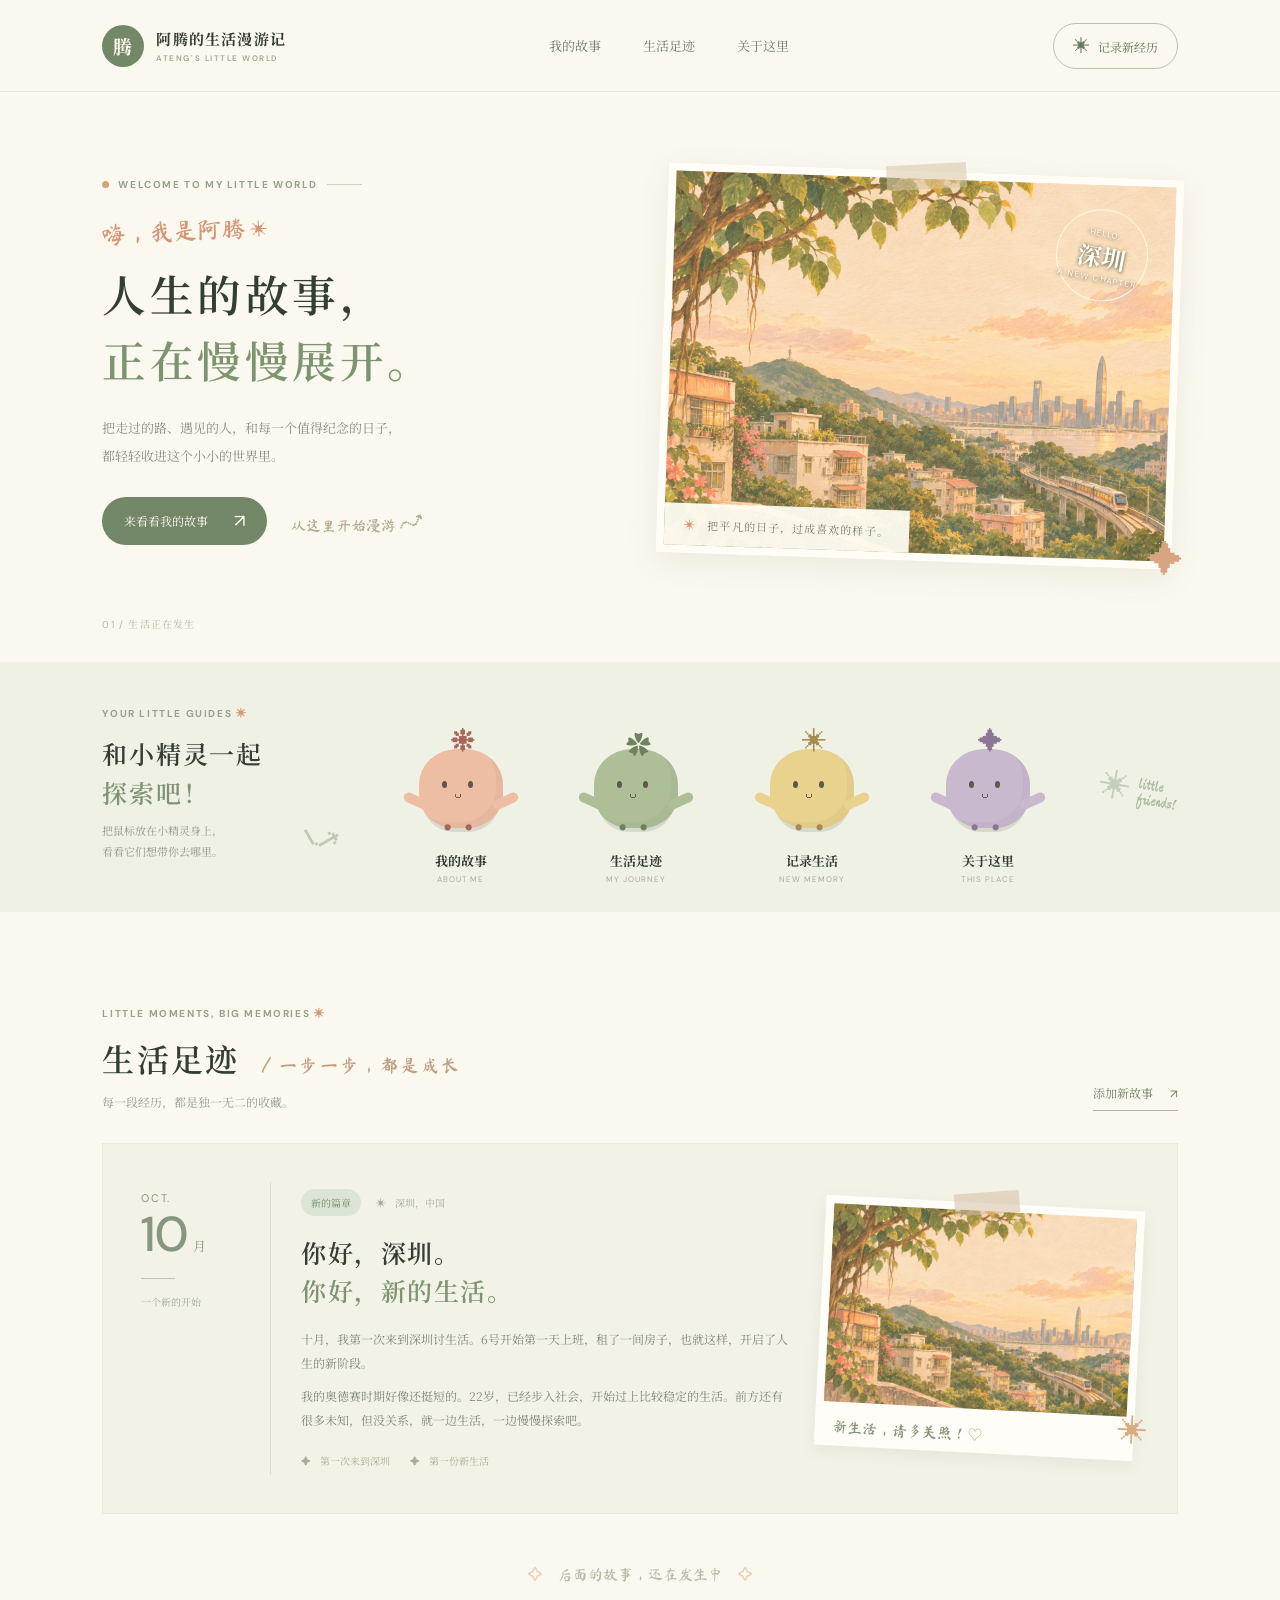
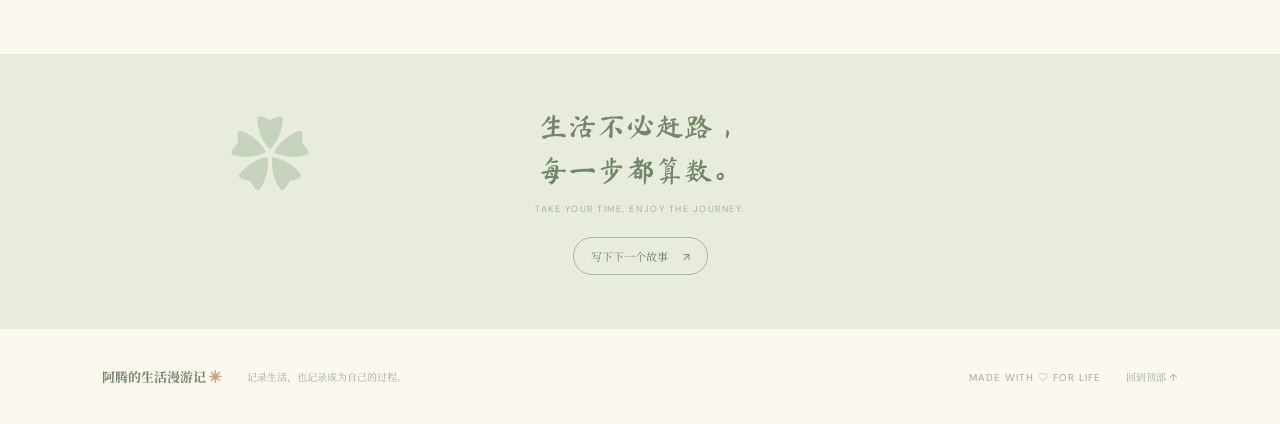
==== index.html @ 436ba79c "Create Ateng personal life website" ====
<!doctype html>
<html lang="zh-CN">
<head>
  <meta charset="UTF-8">
  <meta name="viewport" content="width=device-width, initial-scale=1.0">
  <meta name="theme-color" content="#f8f5e9">
  <title>阿腾的生活漫游记</title>
  <meta name="description" content="阿腾的人生经历，一点一点，慢慢记录。">
  <link rel="preconnect" href="https://fonts.googleapis.com">
  <link rel="preconnect" href="https://fonts.gstatic.com" crossorigin>
  <link href="https://fonts.googleapis.com/css2?family=DM+Sans:wght@400;500;600;700&family=Ma+Shan+Zheng&family=Noto+Serif+SC:wght@400;500;600;700&display=swap" rel="stylesheet">
  <link rel="stylesheet" href="style.css">
  <script src="app.js" defer></script>
</head>
<body>
  <svg class="svg-defs" aria-hidden="true"><symbol id="sparkle" viewBox="0 0 24 24"><path d="M12 1c.8 6.4 3.6 9.2 10 10-6.4.8-9.2 3.6-10 10C11.2 14.6 8.4 11.8 2 11 8.4 10.2 11.2 7.4 12 1Z"/></symbol></svg>
  <div class="page-shell">
    <header class="topbar">
      <a href="#top" class="brand" aria-label="阿腾的生活漫游记，回到首页"><span class="brand-mark">腾</span><span>阿腾的生活漫游记<small>ATENG'S LITTLE WORLD</small></span></a>
      <nav class="topnav" aria-label="主导航"><a href="#story">我的故事</a><a href="#journey">生活足迹</a><button type="button" data-action="about">关于这里</button></nav>
      <button class="header-button" data-action="add" type="button"><span>✳</span> 记录新经历</button>
    </header>

    <main id="top">
      <section class="hero" id="story">
        <div class="hero-copy">
          <div class="eyebrow"><span class="eyebrow-dot"></span> WELCOME TO MY LITTLE WORLD <span class="line"></span></div>
          <p class="handwritten hello">嗨，我是阿腾 <span>✳</span></p>
          <h1>人生的故事，<br><em>正在慢慢展开。</em></h1>
          <p class="hero-description">把走过的路、遇见的人，和每一个值得纪念的日子，<br class="desktop-only">都轻轻收进这个小小的世界里。</p>
          <div class="hero-actions"><a class="primary-button" href="#journey">来看看我的故事 <span>↗</span></a><span class="hero-note">从这里开始漫游 <span>↝</span></span></div>
        </div>
        <div class="hero-art" aria-label="深圳城市风景插画"><div class="art-image"></div><div class="sun"></div><div class="art-stamp"><span>HELLO,</span><strong>深圳</strong><small>A NEW CHAPTER</small></div><div class="art-caption"><span>✳</span> 把平凡的日子，过成喜欢的样子。</div><div class="photo-corner">✦</div></div>
        <div class="hero-number">01 / 生活正在发生</div>
      </section>

      <section class="friends-section" aria-labelledby="friends-title">
        <div class="friends-intro"><p class="mini-label">YOUR LITTLE GUIDES <span>✳</span></p><h2 id="friends-title">和小精灵一起<br><em>探索吧！</em></h2><p>把鼠标放在小精灵身上，<br>看看它们想带你去哪里。</p><span class="curved-arrow">⤷</span></div>
        <div class="friends" aria-label="小精灵导航">
          <button class="friend friend-peach" type="button" data-scroll="story" aria-label="小精灵：我的故事"><span class="sign">我的故事</span><span class="sprite"><span class="sprout">❋</span><span class="face"><i></i><i></i><b>ᴗ</b></span><span class="arm arm-l"></span><span class="arm arm-r"></span><span class="feet">••</span></span><span class="friend-label"><strong>我的故事</strong><small>ABOUT ME</small></span></button>
          <button class="friend friend-green" type="button" data-scroll="journey" aria-label="小精灵：生活足迹"><span class="sign">生活足迹</span><span class="sprite"><span class="sprout">✿</span><span class="face"><i></i><i></i><b>ᴗ</b></span><span class="arm arm-l"></span><span class="arm arm-r"></span><span class="feet">••</span></span><span class="friend-label"><strong>生活足迹</strong><small>MY JOURNEY</small></span></button>
          <button class="friend friend-yellow" type="button" data-action="add" aria-label="小精灵：记录生活"><span class="sign">记录生活</span><span class="sprite"><span class="sprout">✳</span><span class="face"><i></i><i></i><b>ᴗ</b></span><span class="arm arm-l"></span><span class="arm arm-r"></span><span class="feet">••</span></span><span class="friend-label"><strong>记录生活</strong><small>NEW MEMORY</small></span></button>
          <button class="friend friend-lilac" type="button" data-action="about" aria-label="小精灵：关于这里"><span class="sign">关于这里</span><span class="sprite"><span class="sprout">✦</span><span class="face"><i></i><i></i><b>ᴗ</b></span><span class="arm arm-l"></span><span class="arm arm-r"></span><span class="feet">••</span></span><span class="friend-label"><strong>关于这里</strong><small>THIS PLACE</small></span></button>
        </div>
        <div class="friends-doodle">✳ <span>little<br>friends!</span></div>
      </section>

      <section class="journey-section" id="journey">
        <div class="section-heading"><div><p class="mini-label">LITTLE MOMENTS, BIG MEMORIES <span>✳</span></p><h2>生活足迹 <span class="heading-scribble">/ 一步一步，都是成长</span></h2><p>每一段经历，都是独一无二的收藏。</p></div><button type="button" class="text-button" data-action="add">添加新故事 <span>↗</span></button></div>
        <div class="story-card">
          <div class="date-column"><span class="date-month">OCT.</span><strong>10<span>月</span></strong><span class="date-line"></span><small>一个新的开始</small></div>
          <div class="story-content"><div class="story-meta"><span class="tag">新的篇章</span><span>✳ &nbsp; 深圳，中国</span></div><h3>你好，深圳。<br><em>你好，新的生活。</em></h3><p>十月，我第一次来到深圳讨生活。6号开始第一天上班，租了一间房子，也就这样，开启了人生的新阶段。</p><p>我的奥德赛时期好像还挺短的。22岁，已经步入社会，开始过上比较稳定的生活。前方还有很多未知，但没关系，就一边生活，一边慢慢探索吧。</p><div class="story-footer"><span>✦ &nbsp; 第一次来到深圳</span><span>✦ &nbsp; 第一份新生活</span></div></div>
          <div class="story-visual"><div class="mini-photo"></div><div class="tape"></div><div class="visual-note handwritten">新生活，请多关照！<span>♡</span></div><span class="visual-star">✳</span></div>
        </div>
        <div id="entry-list" class="entry-list" aria-live="polite"></div>
        <div class="more-note" id="empty-note"><span>✧</span> 后面的故事，还在发生中 <span>✧</span></div>
      </section>
      <section class="closing"><span class="closing-flower">✿</span><p class="handwritten">生活不必赶路，<br>每一步都算数。</p><span class="closing-en">TAKE YOUR TIME, ENJOY THE JOURNEY.</span><button type="button" data-action="add">写下下一个故事 <span>↗</span></button></section>
    </main>
    <footer><a href="#top" class="footer-brand">阿腾的生活漫游记 <span>✳</span></a><p>记录生活，也记录成为自己的过程。</p><span>MADE WITH ♡ FOR LIFE</span><a href="#top">回到顶部 ↑</a></footer>
  </div>
  <dialog id="entry-dialog"><div class="dialog-inner"><button class="dialog-close" type="button" data-close-dialog aria-label="关闭">×</button><p class="mini-label">A NEW LITTLE MEMORY ✳</p><h2>写下新的故事</h2><p class="dialog-description">不管是大事还是小事，都值得被记住。</p><form id="entry-form"><label>故事标题<input name="title" required maxlength="80" placeholder="给这段经历起个名字"></label><div class="form-row"><label>日期<input type="date" name="date"></label><label>地点<input name="location" maxlength="60" placeholder="故事发生在哪里"></label></div><label>这段经历<textarea name="content" required maxlength="3000" rows="5" placeholder="写下想记录的事情和心情……"></textarea></label><p class="form-hint">故事会保存在当前浏览器中。</p><button class="primary-button submit-button" type="submit">收藏这段故事 <span>✳</span></button></form></div></dialog>
  <dialog id="about-dialog"><div class="dialog-inner"><button class="dialog-close" type="button" data-close-dialog aria-label="关闭">×</button><p class="mini-label">ABOUT THIS LITTLE WORLD ✳</p><h2>关于这个小世界</h2><p class="about-copy">这里是阿腾的生活漫游记。从来到深圳的那个十月开始，记录生活里的第一次、那些小小的感受，还有未来会遇见的一切。</p><p class="about-copy">故事不用一次写完，日子会慢慢给出答案。</p><button class="primary-button" type="button" data-close-dialog>继续漫游 <span>↗</span></button></div></dialog>
</body>
</html>
---- style.css ----
:root{--ink:#353e32;--green:#6e8060;--dark:#53694e;--paper:#faf8ef;--cream:#f2f0df;--muted:#8c9180;--orange:#d88f6d}*{box-sizing:border-box}html{scroll-behavior:smooth}body{margin:0;background:#ebece0;color:var(--ink);font-family:'DM Sans','Noto Serif SC',serif;font-size:14px}.svg-defs{position:absolute;width:0;height:0;overflow:hidden}button,a{font:inherit}button{cursor:pointer}a{color:inherit;text-decoration:none}.page-shell{max-width:1600px;margin:auto;background:var(--paper);overflow:hidden}.topbar{height:92px;padding:0 8%;display:flex;align-items:center;justify-content:space-between;border-bottom:1px solid #e6e8d9}.brand{display:flex;align-items:center;gap:12px;font-family:'Noto Serif SC',serif;font-weight:700;letter-spacing:.08em;font-size:15px}.brand-mark{display:grid;place-items:center;width:42px;height:42px;background:#728866;color:#fffdf1;border-radius:50%;font-size:19px}.brand small{display:block;font:600 8px 'DM Sans',sans-serif;letter-spacing:.19em;color:#a0a995;margin-top:4px}.topnav{display:flex;gap:42px;color:#727c6c;font-size:13px}.topnav a,.topnav button{transition:color .2s}.topnav a:hover,.topnav button:hover{color:#d38669}.topnav button{border:0;background:none;color:inherit;padding:0}.header-button{border:1px solid #b8c2ad;background:transparent;color:#63775e;border-radius:30px;padding:11px 19px;font-size:12px}.header-button span{font-size:17px;margin-right:5px}.hero{position:relative;display:grid;grid-template-columns:1fr 1.02fr;gap:5%;padding:72px 8% 95px;min-height:570px;align-items:center}.hero-copy{padding:0 0 8px}.eyebrow,.mini-label{font:700 10px 'DM Sans',sans-serif;letter-spacing:.16em;color:#98a18d}.eyebrow{display:flex;align-items:center;gap:9px}.eyebrow-dot{width:7px;height:7px;border-radius:50%;background:#d3a17e}.line{width:35px;height:1px;background:#cbd1bd}.handwritten{font-family:'Ma Shan Zheng','Noto Serif SC',serif;font-weight:400}.hello{font-size:24px;color:#d69676;margin:32px 0 12px;transform:rotate(-3deg);transform-origin:left}.hello span{font-family:sans-serif;font-size:17px}.hero h1{font-family:'Noto Serif SC',serif;font-size:clamp(34px,3.4vw,53px);line-height:1.5;letter-spacing:.08em;margin:0;font-weight:600}.hero h1 em,.journey-section h3 em{font-style:normal;color:#7c9470}.hero-description{font-family:'Noto Serif SC',serif;color:#8a9081;line-height:2.15;font-size:13px;margin:22px 0 27px}.hero-actions{display:flex;align-items:center;gap:24px}.primary-button{display:inline-flex;align-items:center;justify-content:space-between;gap:26px;border:0;border-radius:28px;background:#718767;color:#fffef5;padding:15px 22px;font-size:12px;transition:background .2s,transform .2s}.primary-button:hover{background:#586f50;transform:translateY(-2px)}.primary-button span{font-size:18px;line-height:1}.hero-note{font-family:'Ma Shan Zheng',serif;color:#b4ab91;font-size:15px}.hero-note span{font-size:27px;display:inline-block;transform:rotate(-20deg)}.hero-art{height:390px;position:relative;background:#eadbc2;border:8px solid #fffdf6;box-shadow:0 9px 30px #7e765b1a;transform:rotate(2deg)}.art-image,.mini-photo{position:absolute;inset:0;background:linear-gradient(90deg,#f6e6cc22,#fff3da08),url('assets/shenzhen.png') center/cover}.hero-art:before{content:'';position:absolute;width:80px;height:25px;background:#d9c6a78c;top:-15px;left:42%;transform:rotate(-5deg);z-index:2}.art-stamp{position:absolute;top:24px;right:26px;display:flex;flex-direction:column;text-align:center;border:1px solid #fef9e3;border-radius:50%;width:92px;height:92px;justify-content:center;color:#fffef5;transform:rotate(9deg);text-shadow:0 1px 4px #4d523f}.art-stamp span,.art-stamp small{font-size:8px;letter-spacing:.16em}.art-stamp strong{font-family:'Noto Serif SC';font-size:24px}.art-caption{position:absolute;bottom:0;left:0;background:#fffdf4ed;padding:13px 20px;font-family:'Noto Serif SC';font-size:11px;letter-spacing:.1em;color:#77836d}.art-caption span{color:#d79571;margin-right:7px}.photo-corner{position:absolute;right:-20px;bottom:-22px;color:#d7a681;font-size:36px}.hero-number{position:absolute;bottom:31px;left:8%;color:#b2b9a6;font-size:10px;letter-spacing:.12em}.friends-section{min-height:250px;background:#eff1e5;display:flex;align-items:center;gap:30px;padding:31px 8% 25px;position:relative}.friends-intro{width:23%;flex:none;position:relative}.mini-label{margin:0 0 14px}.mini-label span{color:#d29b77}.friends-intro h2,.section-heading h2{font-family:'Noto Serif SC',serif;font-size:25px;line-height:1.55;letter-spacing:.07em;margin:0;font-weight:600}.friends-intro h2 em{color:#809375;font-style:normal}.friends-intro p:not(.mini-label){color:#929b89;font-size:11px;line-height:1.9;margin:10px 0}.curved-arrow{position:absolute;right:0;bottom:0;font-size:44px;color:#bdc9b1;transform:rotate(-30deg)}.friends{display:grid;grid-template-columns:repeat(4,1fr);flex:1;align-items:end;gap:14px}.friend{border:0;background:transparent;position:relative;height:188px;display:flex;flex-direction:column;align-items:center;justify-content:end;color:var(--ink);padding:0}.sprite{position:relative;width:84px;height:79px;background:var(--sprite);border-radius:45% 45% 42% 42%;display:block;box-shadow:inset -7px -6px 0 #00000008,0 8px 0 -4px #5c68532b;transition:transform .25s;transform-origin:bottom}.friend-peach{--sprite:#edbda4;--deep:#a86758}.friend-green{--sprite:#aebf98;--deep:#6d825d}.friend-yellow{--sprite:#e9d28d;--deep:#a68b50}.friend-lilac{--sprite:#c8b9cf;--deep:#8c7695}.sprout{position:absolute;top:-24px;left:32px;font-size:25px;color:var(--deep)}.face{position:absolute;top:32px;left:23px;display:flex;gap:21px}.face i{width:5px;height:7px;border-radius:50%;background:#5f574c}.face b{position:absolute;top:3px;left:12px;font:16px sans-serif;color:#705d50}.arm{position:absolute;width:27px;height:10px;top:47px;background:var(--sprite);border-radius:20px;transition:transform .25s}.arm-l{left:-16px;transform:rotate(25deg)}.arm-r{right:-16px;transform:rotate(-25deg)}.feet{position:absolute;bottom:-12px;left:24px;color:var(--deep);font-size:26px;letter-spacing:12px;line-height:1}.friend-label{margin-top:23px;display:flex;flex-direction:column;gap:4px}.friend-label strong{font-family:'Noto Serif SC';font-size:13px}.friend-label small{font-size:8px;letter-spacing:.12em;color:#a5ae9b}.sign{position:absolute;z-index:2;top:0;background:#fffdf4;border:1px solid #b9aa8e;color:#6b795f;padding:7px 10px;white-space:nowrap;border-radius:5px;font-family:'Noto Serif SC';font-size:11px;opacity:0;transform:translateY(15px) rotate(-8deg);transition:opacity .2s,transform .25s;box-shadow:0 3px 0 #d5ccba}.sign:after{content:'';width:3px;height:28px;background:#b9aa8e;position:absolute;top:100%;left:50%}.friend:hover .sign,.friend:focus-visible .sign{opacity:1;transform:translateY(0) rotate(-8deg)}.friend:hover .sprite,.friend:focus-visible .sprite{animation:dance .45s ease-in-out infinite alternate}.friend:hover .arm,.friend:focus-visible .arm{transform:rotate(-60deg)}@keyframes dance{from{transform:rotate(-10deg) translateY(0)}to{transform:rotate(10deg) translateY(-7px)}}.friends-doodle{font-size:31px;color:#c5ceba;display:flex;gap:8px;align-items:center;transform:rotate(10deg)}.friends-doodle span{font:15px 'Ma Shan Zheng';line-height:1;color:#abbba0}.journey-section{padding:95px 8% 72px}.section-heading{display:flex;align-items:end;justify-content:space-between;margin-bottom:32px}.section-heading h2{font-size:32px}.heading-scribble{font:18px 'Ma Shan Zheng';color:#c39c7f;margin-left:12px}.section-heading>div>p:last-child{color:#999f91;font-size:12px;margin:9px 0 0}.text-button{border:0;border-bottom:1px solid #aebaa4;color:#6d8064;background:none;padding:8px 0;font-size:12px}.text-button span{margin-left:14px}.story-card{background:#f3f2e7;border:1px solid #e8eadc;display:grid;grid-template-columns:130px 1fr 32%;gap:30px;padding:38px;min-height:325px}.date-column{border-right:1px solid #dbdfcf;display:flex;flex-direction:column;align-items:flex-start;padding:9px 20px 0 0;color:#87967c}.date-month{font-size:11px;letter-spacing:.15em}.date-column strong{font:500 49px 'DM Sans';line-height:1.2}.date-column strong span{font:13px 'Noto Serif SC';margin-left:5px}.date-line{height:1px;width:34px;background:#b9c4b1;margin:15px 0}.date-column small{font-size:10px;color:#a0aa98;white-space:nowrap}.story-content{padding:7px 0}.story-meta{display:flex;align-items:center;gap:15px;color:#a4ab9a;font-size:10px}.tag{background:#dce5d5;color:#738a69;padding:6px 10px;border-radius:20px}.story-content h3{font:600 25px/1.55 'Noto Serif SC';letter-spacing:.06em;margin:17px 0}.story-content p{font-family:'Noto Serif SC';font-size:12px;color:#7f8979;line-height:2;margin:0 0 9px;max-width:520px}.story-footer{display:flex;gap:20px;color:#b1ab91;font-size:10px;margin-top:21px}.story-visual{position:relative;align-self:center;height:250px;background:#fffdf7;padding:8px;box-shadow:0 5px 15px #68735c18;transform:rotate(3deg)}.mini-photo{inset:8px 8px 44px;background-position:65% center}.tape{position:absolute;width:65px;height:22px;top:-11px;left:40%;background:#d7bea58a;transform:rotate(-7deg)}.visual-note{position:absolute;bottom:9px;left:18px;font-size:15px;color:#849278}.visual-note span{color:#d8a189}.visual-star{position:absolute;right:-14px;bottom:10px;font-size:30px;color:#d8ab83}.entry-list{display:grid;grid-template-columns:repeat(2,1fr);gap:18px;margin-top:18px}.entry-card{position:relative;padding:28px;background:#f3f2e7;border:1px solid #e8eadc}.entry-date,.entry-location{font-size:11px;color:#93a087;margin-right:15px}.entry-card h3{font:600 21px 'Noto Serif SC';margin:18px 0}.entry-content{font:13px/2 'Noto Serif SC';color:#7f8979;white-space:pre-wrap;overflow-wrap:anywhere}.entry-delete{border:0;background:transparent;color:#ac9c88;font-size:11px;padding:8px 0}.entry-delete:hover{color:#ae675c}.more-note{text-align:center;color:#b9bca9;font:15px 'Ma Shan Zheng';margin-top:35px}.more-note span{color:#d5b293;margin:0 12px}.closing{background:#e7ecdd;text-align:center;padding:50px 20px 54px;position:relative}.closing-flower{position:absolute;color:#c5d2bc;font-size:80px;left:18%;top:38px}.closing p{font-size:29px;line-height:1.5;color:#72866a;margin:0 0 12px}.closing-en{display:block;font-size:9px;letter-spacing:.17em;color:#a4b29b}.closing button{margin-top:22px;border:1px solid #a4b69d;border-radius:30px;background:transparent;color:#6f8266;padding:10px 17px;font-size:11px}.closing button span{margin-left:12px}footer{display:flex;align-items:center;gap:25px;padding:30px 8%;color:#a2aa99;font-size:10px}footer .footer-brand{font-family:'Noto Serif SC';font-weight:700;color:#73836b;font-size:13px}footer .footer-brand span{color:#d5a182}footer p{flex:1}footer>span{letter-spacing:.1em}dialog{border:0;padding:0;border-radius:16px;width:min(520px,calc(100% - 32px));color:var(--ink);background:#faf8ef;box-shadow:0 15px 80px #2e3d3150}dialog::backdrop{background:#33453388;backdrop-filter:blur(3px)}.dialog-inner{padding:36px;position:relative}.dialog-close{position:absolute;right:22px;top:15px;background:none;border:0;color:#8a9980;font-size:28px}.dialog-inner h2{font:600 27px 'Noto Serif SC';margin:0 0 9px}.dialog-description,.about-copy{color:#899382;line-height:2;font-family:'Noto Serif SC';font-size:12px}.dialog-description{margin-bottom:25px}form label{display:flex;flex-direction:column;gap:8px;color:#6c7c65;font-size:12px;margin-bottom:17px}input,textarea{width:100%;border:1px solid #dbe0d1;border-radius:7px;background:#fffef8;padding:12px;color:#364333;font:13px 'DM Sans','Noto Serif SC',serif}textarea{resize:vertical}input:focus,textarea:focus{outline:2px solid #adbea3;outline-offset:1px}.form-row{display:grid;grid-template-columns:1fr 1fr;gap:14px}.form-hint{font-size:11px;color:#a5ad9d}.submit-button{width:100%}.about-copy{font-size:14px;margin:22px 0}.about-copy+.primary-button{margin-top:10px}:focus-visible{outline:2px solid #bd8c70;outline-offset:4px}@media(max-width:900px){.topbar{padding:0 5%}.topnav{gap:18px}.hero{padding-left:5%;padding-right:5%;gap:4%}.hero-art{height:330px}.friends-section,.journey-section{padding-left:5%;padding-right:5%}.friends-intro{width:22%}.friends-doodle{display:none}.story-card{grid-template-columns:95px 1fr 30%;gap:20px;padding:25px}.story-visual{height:210px}footer{padding-left:5%;padding-right:5%}}@media(max-width:650px){.topbar{height:72px}.brand{font-size:13px}.brand-mark{width:36px;height:36px}.topnav{display:none}.header-button{font-size:11px;padding:9px 12px}.hero{grid-template-columns:1fr;padding:48px 6% 62px;gap:35px}.hero h1{font-size:35px}.hello{margin-top:24px}.hero-description{font-size:12px}.desktop-only{display:none}.hero-art{height:270px;margin:0 8px}.hero-number{bottom:20px}.friends-section{display:block;padding:38px 6%}.friends-intro{width:100%}.friends-intro h2 br{display:none}.friends-intro p:not(.mini-label) br{display:none}.curved-arrow{display:none}.friends{grid-template-columns:repeat(4,1fr);gap:0}.friend{height:150px}.sprite{transform:scale(.7);margin-bottom:-10px}.friend:hover .sprite,.friend:focus-visible .sprite{animation:dance-small .45s ease-in-out infinite alternate}.friend-label strong{font-size:11px}.friend-label small{font-size:7px}.sign{font-size:10px;padding:5px;top:0}.sprout{top:-24px}@keyframes dance-small{from{transform:scale(.7) rotate(-10deg)}to{transform:scale(.7) rotate(10deg) translateY(-7px)}}.journey-section{padding:65px 6%}.section-heading{align-items:start;gap:10px}.section-heading h2{font-size:27px}.heading-scribble{display:block;margin:4px 0;font-size:16px}.text-button{white-space:nowrap}.story-card{grid-template-columns:1fr;padding:24px;gap:15px}.date-column{border-right:0;border-bottom:1px solid #dbdfcf;flex-direction:row;align-items:baseline;gap:10px;padding:0 0 12px}.date-column strong{font-size:30px}.date-line{display:none}.story-content h3{font-size:23px}.story-visual{height:220px;margin:5px 12px 10px}.entry-list{grid-template-columns:1fr}.closing-flower{left:7%;font-size:50px}.closing p{font-size:25px}footer{flex-wrap:wrap;gap:10px 20px}footer p{flex-basis:100%;order:3;margin:0}footer>span{margin-left:auto}footer>a:last-child{display:none}.dialog-inner{padding:28px 24px}}@media(prefers-reduced-motion:reduce){html{scroll-behavior:auto}*,*:before,*:after{animation-duration:.01ms!important;animation-iteration-count:1!important;transition-duration:.01ms!important}}
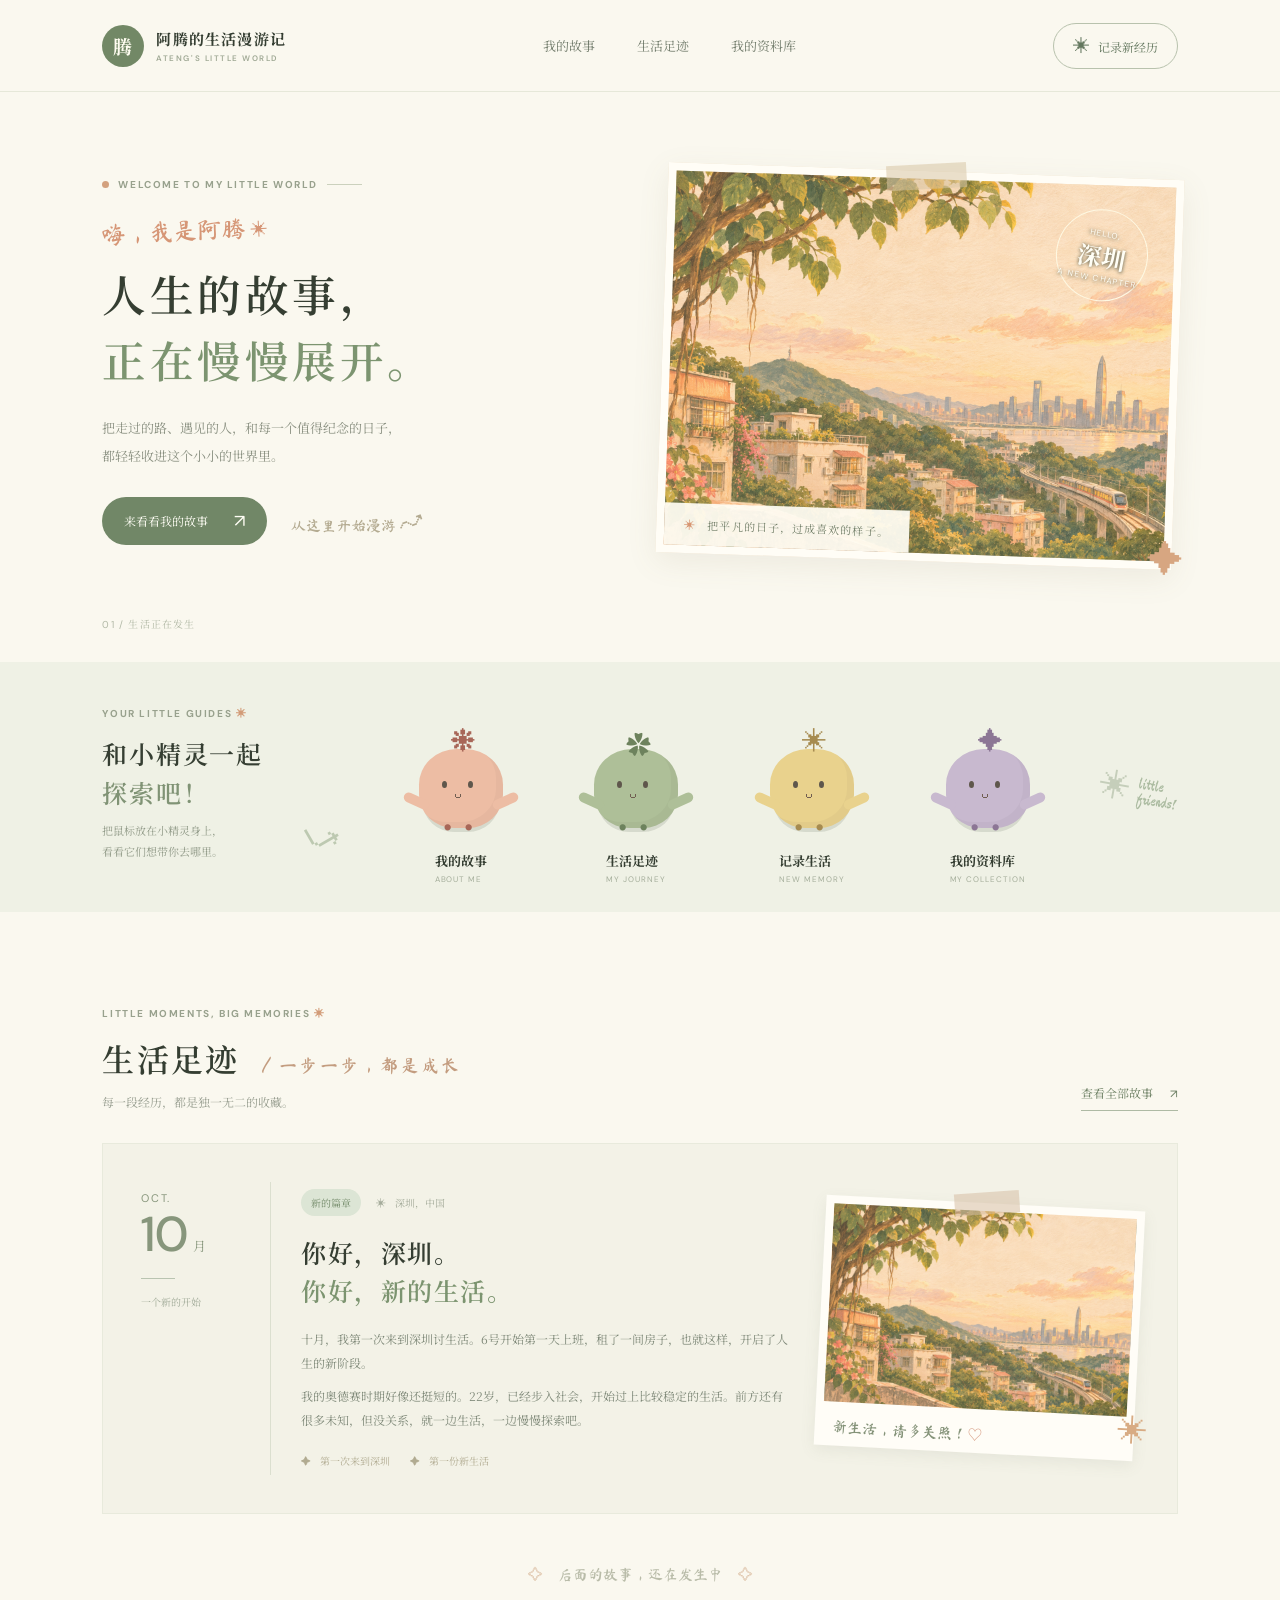
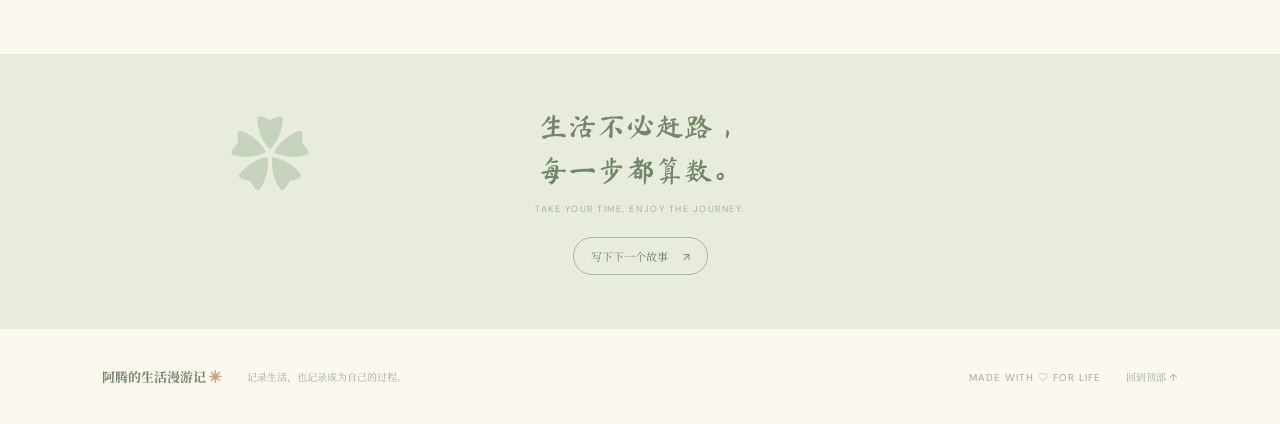
==== commit c67d039f: "Add story pages and personal media library" ====
--- a/index.html
+++ b/index.html
@@ -17,8 +17,8 @@
   <div class="page-shell">
     <header class="topbar">
       <a href="#top" class="brand" aria-label="阿腾的生活漫游记，回到首页"><span class="brand-mark">腾</span><span>阿腾的生活漫游记<small>ATENG'S LITTLE WORLD</small></span></a>
-      <nav class="topnav" aria-label="主导航"><a href="#story">我的故事</a><a href="#journey">生活足迹</a><button type="button" data-action="about">关于这里</button></nav>
-      <button class="header-button" data-action="add" type="button"><span>✳</span> 记录新经历</button>
+      <nav class="topnav" aria-label="主导航"><a href="about.html">我的故事</a><a href="journey.html">生活足迹</a><a href="library.html">我的资料库</a></nav>
+      <a class="header-button" href="add.html"><span>✳</span> 记录新经历</a>
     </header>
 
     <main id="top">
@@ -28,7 +28,7 @@
           <p class="handwritten hello">嗨，我是阿腾 <span>✳</span></p>
           <h1>人生的故事，<br><em>正在慢慢展开。</em></h1>
           <p class="hero-description">把走过的路、遇见的人，和每一个值得纪念的日子，<br class="desktop-only">都轻轻收进这个小小的世界里。</p>
-          <div class="hero-actions"><a class="primary-button" href="#journey">来看看我的故事 <span>↗</span></a><span class="hero-note">从这里开始漫游 <span>↝</span></span></div>
+          <div class="hero-actions"><a class="primary-button" href="about.html">来看看我的故事 <span>↗</span></a><span class="hero-note">从这里开始漫游 <span>↝</span></span></div>
         </div>
         <div class="hero-art" aria-label="深圳城市风景插画"><div class="art-image"></div><div class="sun"></div><div class="art-stamp"><span>HELLO,</span><strong>深圳</strong><small>A NEW CHAPTER</small></div><div class="art-caption"><span>✳</span> 把平凡的日子，过成喜欢的样子。</div><div class="photo-corner">✦</div></div>
         <div class="hero-number">01 / 生活正在发生</div>
@@ -37,16 +37,16 @@
       <section class="friends-section" aria-labelledby="friends-title">
         <div class="friends-intro"><p class="mini-label">YOUR LITTLE GUIDES <span>✳</span></p><h2 id="friends-title">和小精灵一起<br><em>探索吧！</em></h2><p>把鼠标放在小精灵身上，<br>看看它们想带你去哪里。</p><span class="curved-arrow">⤷</span></div>
         <div class="friends" aria-label="小精灵导航">
-          <button class="friend friend-peach" type="button" data-scroll="story" aria-label="小精灵：我的故事"><span class="sign">我的故事</span><span class="sprite"><span class="sprout">❋</span><span class="face"><i></i><i></i><b>ᴗ</b></span><span class="arm arm-l"></span><span class="arm arm-r"></span><span class="feet">••</span></span><span class="friend-label"><strong>我的故事</strong><small>ABOUT ME</small></span></button>
-          <button class="friend friend-green" type="button" data-scroll="journey" aria-label="小精灵：生活足迹"><span class="sign">生活足迹</span><span class="sprite"><span class="sprout">✿</span><span class="face"><i></i><i></i><b>ᴗ</b></span><span class="arm arm-l"></span><span class="arm arm-r"></span><span class="feet">••</span></span><span class="friend-label"><strong>生活足迹</strong><small>MY JOURNEY</small></span></button>
-          <button class="friend friend-yellow" type="button" data-action="add" aria-label="小精灵：记录生活"><span class="sign">记录生活</span><span class="sprite"><span class="sprout">✳</span><span class="face"><i></i><i></i><b>ᴗ</b></span><span class="arm arm-l"></span><span class="arm arm-r"></span><span class="feet">••</span></span><span class="friend-label"><strong>记录生活</strong><small>NEW MEMORY</small></span></button>
-          <button class="friend friend-lilac" type="button" data-action="about" aria-label="小精灵：关于这里"><span class="sign">关于这里</span><span class="sprite"><span class="sprout">✦</span><span class="face"><i></i><i></i><b>ᴗ</b></span><span class="arm arm-l"></span><span class="arm arm-r"></span><span class="feet">••</span></span><span class="friend-label"><strong>关于这里</strong><small>THIS PLACE</small></span></button>
+          <a class="friend friend-peach" href="about.html" aria-label="小精灵：我的故事"><span class="sign">我的故事</span><span class="sprite"><span class="sprout">❋</span><span class="face"><i></i><i></i><b>ᴗ</b></span><span class="arm arm-l"></span><span class="arm arm-r"></span><span class="feet">••</span></span><span class="friend-label"><strong>我的故事</strong><small>ABOUT ME</small></span></a>
+          <a class="friend friend-green" href="journey.html" aria-label="小精灵：生活足迹"><span class="sign">生活足迹</span><span class="sprite"><span class="sprout">✿</span><span class="face"><i></i><i></i><b>ᴗ</b></span><span class="arm arm-l"></span><span class="arm arm-r"></span><span class="feet">••</span></span><span class="friend-label"><strong>生活足迹</strong><small>MY JOURNEY</small></span></a>
+          <a class="friend friend-yellow" href="add.html" aria-label="小精灵：记录生活"><span class="sign">记录生活</span><span class="sprite"><span class="sprout">✳</span><span class="face"><i></i><i></i><b>ᴗ</b></span><span class="arm arm-l"></span><span class="arm arm-r"></span><span class="feet">••</span></span><span class="friend-label"><strong>记录生活</strong><small>NEW MEMORY</small></span></a>
+          <a class="friend friend-lilac" href="library.html" aria-label="小精灵：我的资料库"><span class="sign">我的资料库</span><span class="sprite"><span class="sprout">✦</span><span class="face"><i></i><i></i><b>ᴗ</b></span><span class="arm arm-l"></span><span class="arm arm-r"></span><span class="feet">••</span></span><span class="friend-label"><strong>我的资料库</strong><small>MY COLLECTION</small></span></a>
         </div>
         <div class="friends-doodle">✳ <span>little<br>friends!</span></div>
       </section>
 
       <section class="journey-section" id="journey">
-        <div class="section-heading"><div><p class="mini-label">LITTLE MOMENTS, BIG MEMORIES <span>✳</span></p><h2>生活足迹 <span class="heading-scribble">/ 一步一步，都是成长</span></h2><p>每一段经历，都是独一无二的收藏。</p></div><button type="button" class="text-button" data-action="add">添加新故事 <span>↗</span></button></div>
+        <div class="section-heading"><div><p class="mini-label">LITTLE MOMENTS, BIG MEMORIES <span>✳</span></p><h2>生活足迹 <span class="heading-scribble">/ 一步一步，都是成长</span></h2><p>每一段经历，都是独一无二的收藏。</p></div><a class="text-button" href="journey.html">查看全部故事 <span>↗</span></a></div>
         <div class="story-card">
           <div class="date-column"><span class="date-month">OCT.</span><strong>10<span>月</span></strong><span class="date-line"></span><small>一个新的开始</small></div>
           <div class="story-content"><div class="story-meta"><span class="tag">新的篇章</span><span>✳ &nbsp; 深圳，中国</span></div><h3>你好，深圳。<br><em>你好，新的生活。</em></h3><p>十月，我第一次来到深圳讨生活。6号开始第一天上班，租了一间房子，也就这样，开启了人生的新阶段。</p><p>我的奥德赛时期好像还挺短的。22岁，已经步入社会，开始过上比较稳定的生活。前方还有很多未知，但没关系，就一边生活，一边慢慢探索吧。</p><div class="story-footer"><span>✦ &nbsp; 第一次来到深圳</span><span>✦ &nbsp; 第一份新生活</span></div></div>
@@ -55,7 +55,7 @@
         <div id="entry-list" class="entry-list" aria-live="polite"></div>
         <div class="more-note" id="empty-note"><span>✧</span> 后面的故事，还在发生中 <span>✧</span></div>
       </section>
-      <section class="closing"><span class="closing-flower">✿</span><p class="handwritten">生活不必赶路，<br>每一步都算数。</p><span class="closing-en">TAKE YOUR TIME, ENJOY THE JOURNEY.</span><button type="button" data-action="add">写下下一个故事 <span>↗</span></button></section>
+      <section class="closing"><span class="closing-flower">✿</span><p class="handwritten">生活不必赶路，<br>每一步都算数。</p><span class="closing-en">TAKE YOUR TIME, ENJOY THE JOURNEY.</span><a class="closing-link" href="add.html">写下下一个故事 <span>↗</span></a></section>
     </main>
     <footer><a href="#top" class="footer-brand">阿腾的生活漫游记 <span>✳</span></a><p>记录生活，也记录成为自己的过程。</p><span>MADE WITH ♡ FOR LIFE</span><a href="#top">回到顶部 ↑</a></footer>
   </div>
--- a/style.css
+++ b/style.css
@@ -1 +1,2 @@
 :root{--ink:#353e32;--green:#6e8060;--dark:#53694e;--paper:#faf8ef;--cream:#f2f0df;--muted:#8c9180;--orange:#d88f6d}*{box-sizing:border-box}html{scroll-behavior:smooth}body{margin:0;background:#ebece0;color:var(--ink);font-family:'DM Sans','Noto Serif SC',serif;font-size:14px}.svg-defs{position:absolute;width:0;height:0;overflow:hidden}button,a{font:inherit}button{cursor:pointer}a{color:inherit;text-decoration:none}.page-shell{max-width:1600px;margin:auto;background:var(--paper);overflow:hidden}.topbar{height:92px;padding:0 8%;display:flex;align-items:center;justify-content:space-between;border-bottom:1px solid #e6e8d9}.brand{display:flex;align-items:center;gap:12px;font-family:'Noto Serif SC',serif;font-weight:700;letter-spacing:.08em;font-size:15px}.brand-mark{display:grid;place-items:center;width:42px;height:42px;background:#728866;color:#fffdf1;border-radius:50%;font-size:19px}.brand small{display:block;font:600 8px 'DM Sans',sans-serif;letter-spacing:.19em;color:#a0a995;margin-top:4px}.topnav{display:flex;gap:42px;color:#727c6c;font-size:13px}.topnav a,.topnav button{transition:color .2s}.topnav a:hover,.topnav button:hover{color:#d38669}.topnav button{border:0;background:none;color:inherit;padding:0}.header-button{border:1px solid #b8c2ad;background:transparent;color:#63775e;border-radius:30px;padding:11px 19px;font-size:12px}.header-button span{font-size:17px;margin-right:5px}.hero{position:relative;display:grid;grid-template-columns:1fr 1.02fr;gap:5%;padding:72px 8% 95px;min-height:570px;align-items:center}.hero-copy{padding:0 0 8px}.eyebrow,.mini-label{font:700 10px 'DM Sans',sans-serif;letter-spacing:.16em;color:#98a18d}.eyebrow{display:flex;align-items:center;gap:9px}.eyebrow-dot{width:7px;height:7px;border-radius:50%;background:#d3a17e}.line{width:35px;height:1px;background:#cbd1bd}.handwritten{font-family:'Ma Shan Zheng','Noto Serif SC',serif;font-weight:400}.hello{font-size:24px;color:#d69676;margin:32px 0 12px;transform:rotate(-3deg);transform-origin:left}.hello span{font-family:sans-serif;font-size:17px}.hero h1{font-family:'Noto Serif SC',serif;font-size:clamp(34px,3.4vw,53px);line-height:1.5;letter-spacing:.08em;margin:0;font-weight:600}.hero h1 em,.journey-section h3 em{font-style:normal;color:#7c9470}.hero-description{font-family:'Noto Serif SC',serif;color:#8a9081;line-height:2.15;font-size:13px;margin:22px 0 27px}.hero-actions{display:flex;align-items:center;gap:24px}.primary-button{display:inline-flex;align-items:center;justify-content:space-between;gap:26px;border:0;border-radius:28px;background:#718767;color:#fffef5;padding:15px 22px;font-size:12px;transition:background .2s,transform .2s}.primary-button:hover{background:#586f50;transform:translateY(-2px)}.primary-button span{font-size:18px;line-height:1}.hero-note{font-family:'Ma Shan Zheng',serif;color:#b4ab91;font-size:15px}.hero-note span{font-size:27px;display:inline-block;transform:rotate(-20deg)}.hero-art{height:390px;position:relative;background:#eadbc2;border:8px solid #fffdf6;box-shadow:0 9px 30px #7e765b1a;transform:rotate(2deg)}.art-image,.mini-photo{position:absolute;inset:0;background:linear-gradient(90deg,#f6e6cc22,#fff3da08),url('assets/shenzhen.png') center/cover}.hero-art:before{content:'';position:absolute;width:80px;height:25px;background:#d9c6a78c;top:-15px;left:42%;transform:rotate(-5deg);z-index:2}.art-stamp{position:absolute;top:24px;right:26px;display:flex;flex-direction:column;text-align:center;border:1px solid #fef9e3;border-radius:50%;width:92px;height:92px;justify-content:center;color:#fffef5;transform:rotate(9deg);text-shadow:0 1px 4px #4d523f}.art-stamp span,.art-stamp small{font-size:8px;letter-spacing:.16em}.art-stamp strong{font-family:'Noto Serif SC';font-size:24px}.art-caption{position:absolute;bottom:0;left:0;background:#fffdf4ed;padding:13px 20px;font-family:'Noto Serif SC';font-size:11px;letter-spacing:.1em;color:#77836d}.art-caption span{color:#d79571;margin-right:7px}.photo-corner{position:absolute;right:-20px;bottom:-22px;color:#d7a681;font-size:36px}.hero-number{position:absolute;bottom:31px;left:8%;color:#b2b9a6;font-size:10px;letter-spacing:.12em}.friends-section{min-height:250px;background:#eff1e5;display:flex;align-items:center;gap:30px;padding:31px 8% 25px;position:relative}.friends-intro{width:23%;flex:none;position:relative}.mini-label{margin:0 0 14px}.mini-label span{color:#d29b77}.friends-intro h2,.section-heading h2{font-family:'Noto Serif SC',serif;font-size:25px;line-height:1.55;letter-spacing:.07em;margin:0;font-weight:600}.friends-intro h2 em{color:#809375;font-style:normal}.friends-intro p:not(.mini-label){color:#929b89;font-size:11px;line-height:1.9;margin:10px 0}.curved-arrow{position:absolute;right:0;bottom:0;font-size:44px;color:#bdc9b1;transform:rotate(-30deg)}.friends{display:grid;grid-template-columns:repeat(4,1fr);flex:1;align-items:end;gap:14px}.friend{border:0;background:transparent;position:relative;height:188px;display:flex;flex-direction:column;align-items:center;justify-content:end;color:var(--ink);padding:0}.sprite{position:relative;width:84px;height:79px;background:var(--sprite);border-radius:45% 45% 42% 42%;display:block;box-shadow:inset -7px -6px 0 #00000008,0 8px 0 -4px #5c68532b;transition:transform .25s;transform-origin:bottom}.friend-peach{--sprite:#edbda4;--deep:#a86758}.friend-green{--sprite:#aebf98;--deep:#6d825d}.friend-yellow{--sprite:#e9d28d;--deep:#a68b50}.friend-lilac{--sprite:#c8b9cf;--deep:#8c7695}.sprout{position:absolute;top:-24px;left:32px;font-size:25px;color:var(--deep)}.face{position:absolute;top:32px;left:23px;display:flex;gap:21px}.face i{width:5px;height:7px;border-radius:50%;background:#5f574c}.face b{position:absolute;top:3px;left:12px;font:16px sans-serif;color:#705d50}.arm{position:absolute;width:27px;height:10px;top:47px;background:var(--sprite);border-radius:20px;transition:transform .25s}.arm-l{left:-16px;transform:rotate(25deg)}.arm-r{right:-16px;transform:rotate(-25deg)}.feet{position:absolute;bottom:-12px;left:24px;color:var(--deep);font-size:26px;letter-spacing:12px;line-height:1}.friend-label{margin-top:23px;display:flex;flex-direction:column;gap:4px}.friend-label strong{font-family:'Noto Serif SC';font-size:13px}.friend-label small{font-size:8px;letter-spacing:.12em;color:#a5ae9b}.sign{position:absolute;z-index:2;top:0;background:#fffdf4;border:1px solid #b9aa8e;color:#6b795f;padding:7px 10px;white-space:nowrap;border-radius:5px;font-family:'Noto Serif SC';font-size:11px;opacity:0;transform:translateY(15px) rotate(-8deg);transition:opacity .2s,transform .25s;box-shadow:0 3px 0 #d5ccba}.sign:after{content:'';width:3px;height:28px;background:#b9aa8e;position:absolute;top:100%;left:50%}.friend:hover .sign,.friend:focus-visible .sign{opacity:1;transform:translateY(0) rotate(-8deg)}.friend:hover .sprite,.friend:focus-visible .sprite{animation:dance .45s ease-in-out infinite alternate}.friend:hover .arm,.friend:focus-visible .arm{transform:rotate(-60deg)}@keyframes dance{from{transform:rotate(-10deg) translateY(0)}to{transform:rotate(10deg) translateY(-7px)}}.friends-doodle{font-size:31px;color:#c5ceba;display:flex;gap:8px;align-items:center;transform:rotate(10deg)}.friends-doodle span{font:15px 'Ma Shan Zheng';line-height:1;color:#abbba0}.journey-section{padding:95px 8% 72px}.section-heading{display:flex;align-items:end;justify-content:space-between;margin-bottom:32px}.section-heading h2{font-size:32px}.heading-scribble{font:18px 'Ma Shan Zheng';color:#c39c7f;margin-left:12px}.section-heading>div>p:last-child{color:#999f91;font-size:12px;margin:9px 0 0}.text-button{border:0;border-bottom:1px solid #aebaa4;color:#6d8064;background:none;padding:8px 0;font-size:12px}.text-button span{margin-left:14px}.story-card{background:#f3f2e7;border:1px solid #e8eadc;display:grid;grid-template-columns:130px 1fr 32%;gap:30px;padding:38px;min-height:325px}.date-column{border-right:1px solid #dbdfcf;display:flex;flex-direction:column;align-items:flex-start;padding:9px 20px 0 0;color:#87967c}.date-month{font-size:11px;letter-spacing:.15em}.date-column strong{font:500 49px 'DM Sans';line-height:1.2}.date-column strong span{font:13px 'Noto Serif SC';margin-left:5px}.date-line{height:1px;width:34px;background:#b9c4b1;margin:15px 0}.date-column small{font-size:10px;color:#a0aa98;white-space:nowrap}.story-content{padding:7px 0}.story-meta{display:flex;align-items:center;gap:15px;color:#a4ab9a;font-size:10px}.tag{background:#dce5d5;color:#738a69;padding:6px 10px;border-radius:20px}.story-content h3{font:600 25px/1.55 'Noto Serif SC';letter-spacing:.06em;margin:17px 0}.story-content p{font-family:'Noto Serif SC';font-size:12px;color:#7f8979;line-height:2;margin:0 0 9px;max-width:520px}.story-footer{display:flex;gap:20px;color:#b1ab91;font-size:10px;margin-top:21px}.story-visual{position:relative;align-self:center;height:250px;background:#fffdf7;padding:8px;box-shadow:0 5px 15px #68735c18;transform:rotate(3deg)}.mini-photo{inset:8px 8px 44px;background-position:65% center}.tape{position:absolute;width:65px;height:22px;top:-11px;left:40%;background:#d7bea58a;transform:rotate(-7deg)}.visual-note{position:absolute;bottom:9px;left:18px;font-size:15px;color:#849278}.visual-note span{color:#d8a189}.visual-star{position:absolute;right:-14px;bottom:10px;font-size:30px;color:#d8ab83}.entry-list{display:grid;grid-template-columns:repeat(2,1fr);gap:18px;margin-top:18px}.entry-card{position:relative;padding:28px;background:#f3f2e7;border:1px solid #e8eadc}.entry-date,.entry-location{font-size:11px;color:#93a087;margin-right:15px}.entry-card h3{font:600 21px 'Noto Serif SC';margin:18px 0}.entry-content{font:13px/2 'Noto Serif SC';color:#7f8979;white-space:pre-wrap;overflow-wrap:anywhere}.entry-delete{border:0;background:transparent;color:#ac9c88;font-size:11px;padding:8px 0}.entry-delete:hover{color:#ae675c}.more-note{text-align:center;color:#b9bca9;font:15px 'Ma Shan Zheng';margin-top:35px}.more-note span{color:#d5b293;margin:0 12px}.closing{background:#e7ecdd;text-align:center;padding:50px 20px 54px;position:relative}.closing-flower{position:absolute;color:#c5d2bc;font-size:80px;left:18%;top:38px}.closing p{font-size:29px;line-height:1.5;color:#72866a;margin:0 0 12px}.closing-en{display:block;font-size:9px;letter-spacing:.17em;color:#a4b29b}.closing button{margin-top:22px;border:1px solid #a4b69d;border-radius:30px;background:transparent;color:#6f8266;padding:10px 17px;font-size:11px}.closing button span{margin-left:12px}footer{display:flex;align-items:center;gap:25px;padding:30px 8%;color:#a2aa99;font-size:10px}footer .footer-brand{font-family:'Noto Serif SC';font-weight:700;color:#73836b;font-size:13px}footer .footer-brand span{color:#d5a182}footer p{flex:1}footer>span{letter-spacing:.1em}dialog{border:0;padding:0;border-radius:16px;width:min(520px,calc(100% - 32px));color:var(--ink);background:#faf8ef;box-shadow:0 15px 80px #2e3d3150}dialog::backdrop{background:#33453388;backdrop-filter:blur(3px)}.dialog-inner{padding:36px;position:relative}.dialog-close{position:absolute;right:22px;top:15px;background:none;border:0;color:#8a9980;font-size:28px}.dialog-inner h2{font:600 27px 'Noto Serif SC';margin:0 0 9px}.dialog-description,.about-copy{color:#899382;line-height:2;font-family:'Noto Serif SC';font-size:12px}.dialog-description{margin-bottom:25px}form label{display:flex;flex-direction:column;gap:8px;color:#6c7c65;font-size:12px;margin-bottom:17px}input,textarea{width:100%;border:1px solid #dbe0d1;border-radius:7px;background:#fffef8;padding:12px;color:#364333;font:13px 'DM Sans','Noto Serif SC',serif}textarea{resize:vertical}input:focus,textarea:focus{outline:2px solid #adbea3;outline-offset:1px}.form-row{display:grid;grid-template-columns:1fr 1fr;gap:14px}.form-hint{font-size:11px;color:#a5ad9d}.submit-button{width:100%}.about-copy{font-size:14px;margin:22px 0}.about-copy+.primary-button{margin-top:10px}:focus-visible{outline:2px solid #bd8c70;outline-offset:4px}@media(max-width:900px){.topbar{padding:0 5%}.topnav{gap:18px}.hero{padding-left:5%;padding-right:5%;gap:4%}.hero-art{height:330px}.friends-section,.journey-section{padding-left:5%;padding-right:5%}.friends-intro{width:22%}.friends-doodle{display:none}.story-card{grid-template-columns:95px 1fr 30%;gap:20px;padding:25px}.story-visual{height:210px}footer{padding-left:5%;padding-right:5%}}@media(max-width:650px){.topbar{height:72px}.brand{font-size:13px}.brand-mark{width:36px;height:36px}.topnav{display:none}.header-button{font-size:11px;padding:9px 12px}.hero{grid-template-columns:1fr;padding:48px 6% 62px;gap:35px}.hero h1{font-size:35px}.hello{margin-top:24px}.hero-description{font-size:12px}.desktop-only{display:none}.hero-art{height:270px;margin:0 8px}.hero-number{bottom:20px}.friends-section{display:block;padding:38px 6%}.friends-intro{width:100%}.friends-intro h2 br{display:none}.friends-intro p:not(.mini-label) br{display:none}.curved-arrow{display:none}.friends{grid-template-columns:repeat(4,1fr);gap:0}.friend{height:150px}.sprite{transform:scale(.7);margin-bottom:-10px}.friend:hover .sprite,.friend:focus-visible .sprite{animation:dance-small .45s ease-in-out infinite alternate}.friend-label strong{font-size:11px}.friend-label small{font-size:7px}.sign{font-size:10px;padding:5px;top:0}.sprout{top:-24px}@keyframes dance-small{from{transform:scale(.7) rotate(-10deg)}to{transform:scale(.7) rotate(10deg) translateY(-7px)}}.journey-section{padding:65px 6%}.section-heading{align-items:start;gap:10px}.section-heading h2{font-size:27px}.heading-scribble{display:block;margin:4px 0;font-size:16px}.text-button{white-space:nowrap}.story-card{grid-template-columns:1fr;padding:24px;gap:15px}.date-column{border-right:0;border-bottom:1px solid #dbdfcf;flex-direction:row;align-items:baseline;gap:10px;padding:0 0 12px}.date-column strong{font-size:30px}.date-line{display:none}.story-content h3{font-size:23px}.story-visual{height:220px;margin:5px 12px 10px}.entry-list{grid-template-columns:1fr}.closing-flower{left:7%;font-size:50px}.closing p{font-size:25px}footer{flex-wrap:wrap;gap:10px 20px}footer p{flex-basis:100%;order:3;margin:0}footer>span{margin-left:auto}footer>a:last-child{display:none}.dialog-inner{padding:28px 24px}}@media(prefers-reduced-motion:reduce){html{scroll-behavior:auto}*,*:before,*:after{animation-duration:.01ms!important;animation-iteration-count:1!important;transition-duration:.01ms!important}}
+.closing-link{display:inline-block;margin-top:22px;border:1px solid #a4b69d;border-radius:30px;background:transparent;color:#6f8266;padding:10px 17px;font-size:11px}.closing-link span{margin-left:12px}.friend{text-decoration:none}.friend:active .sprite{transform:scale(.94)}
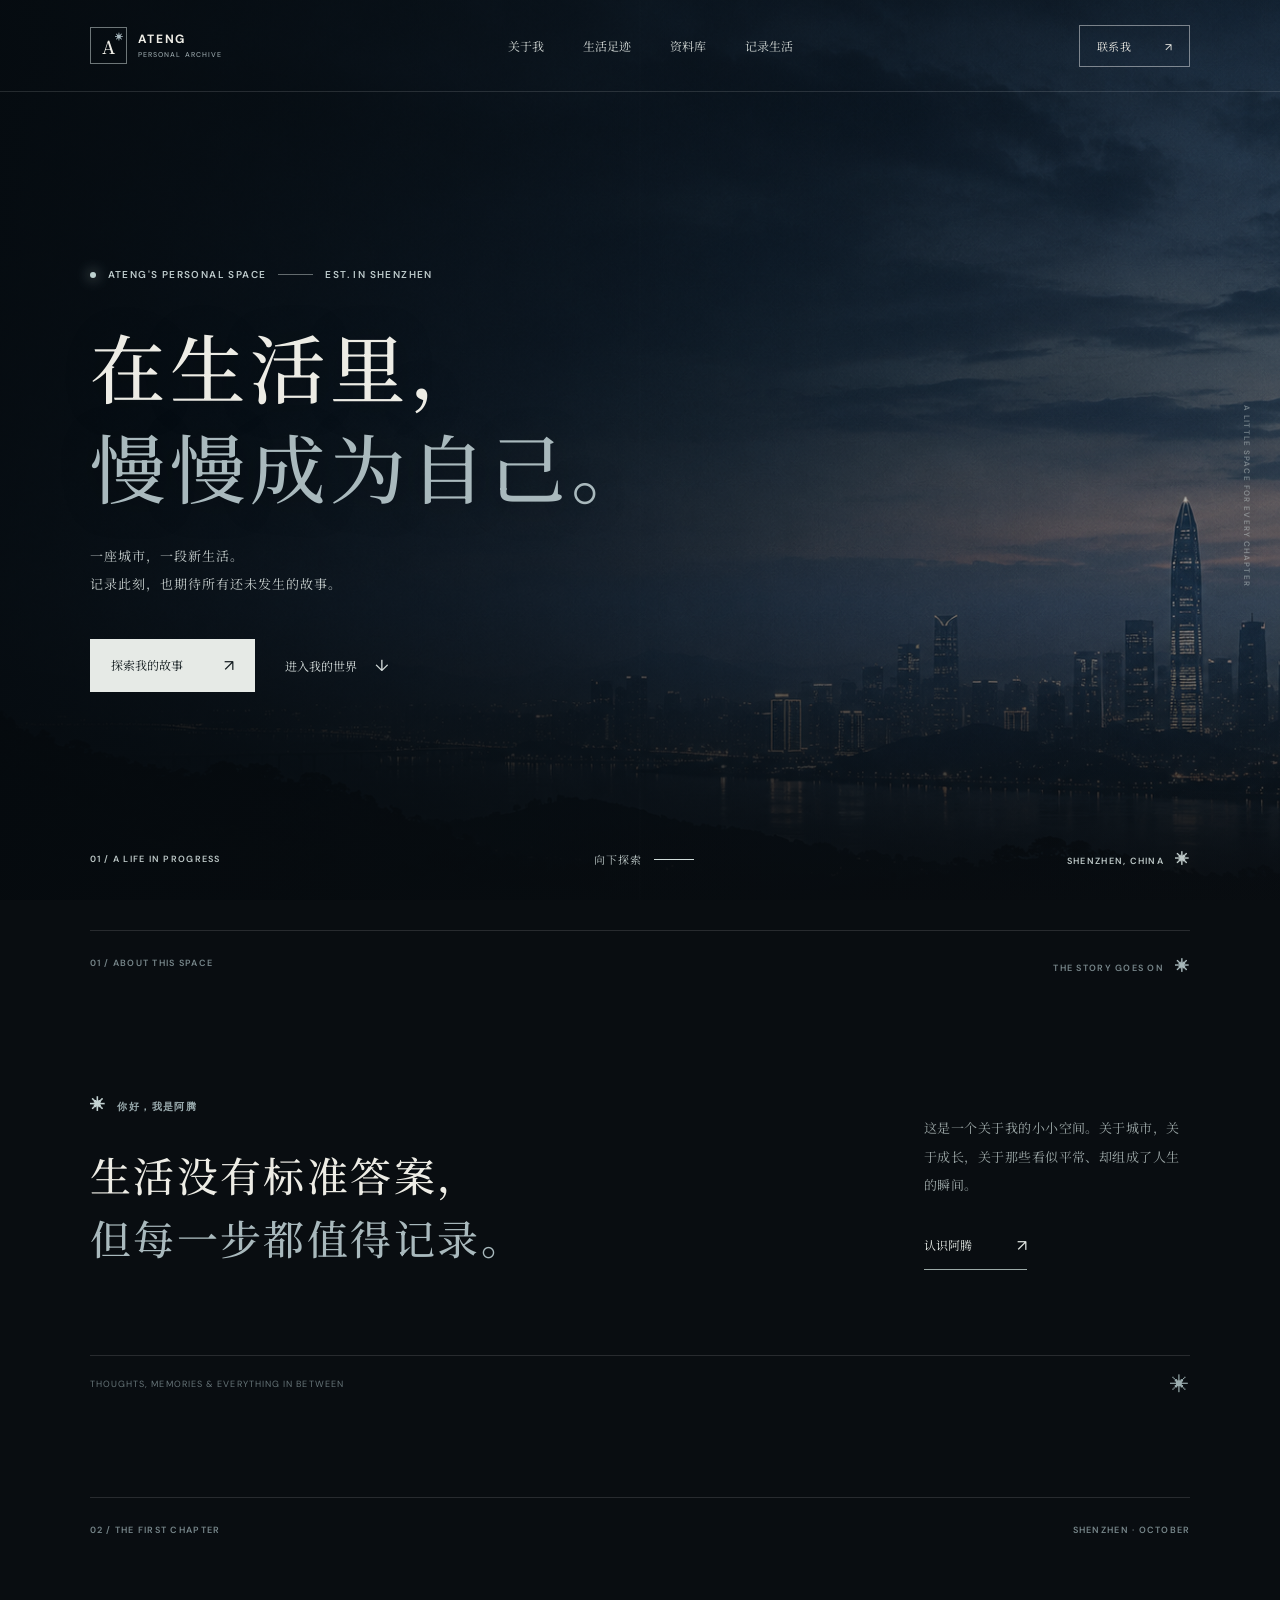
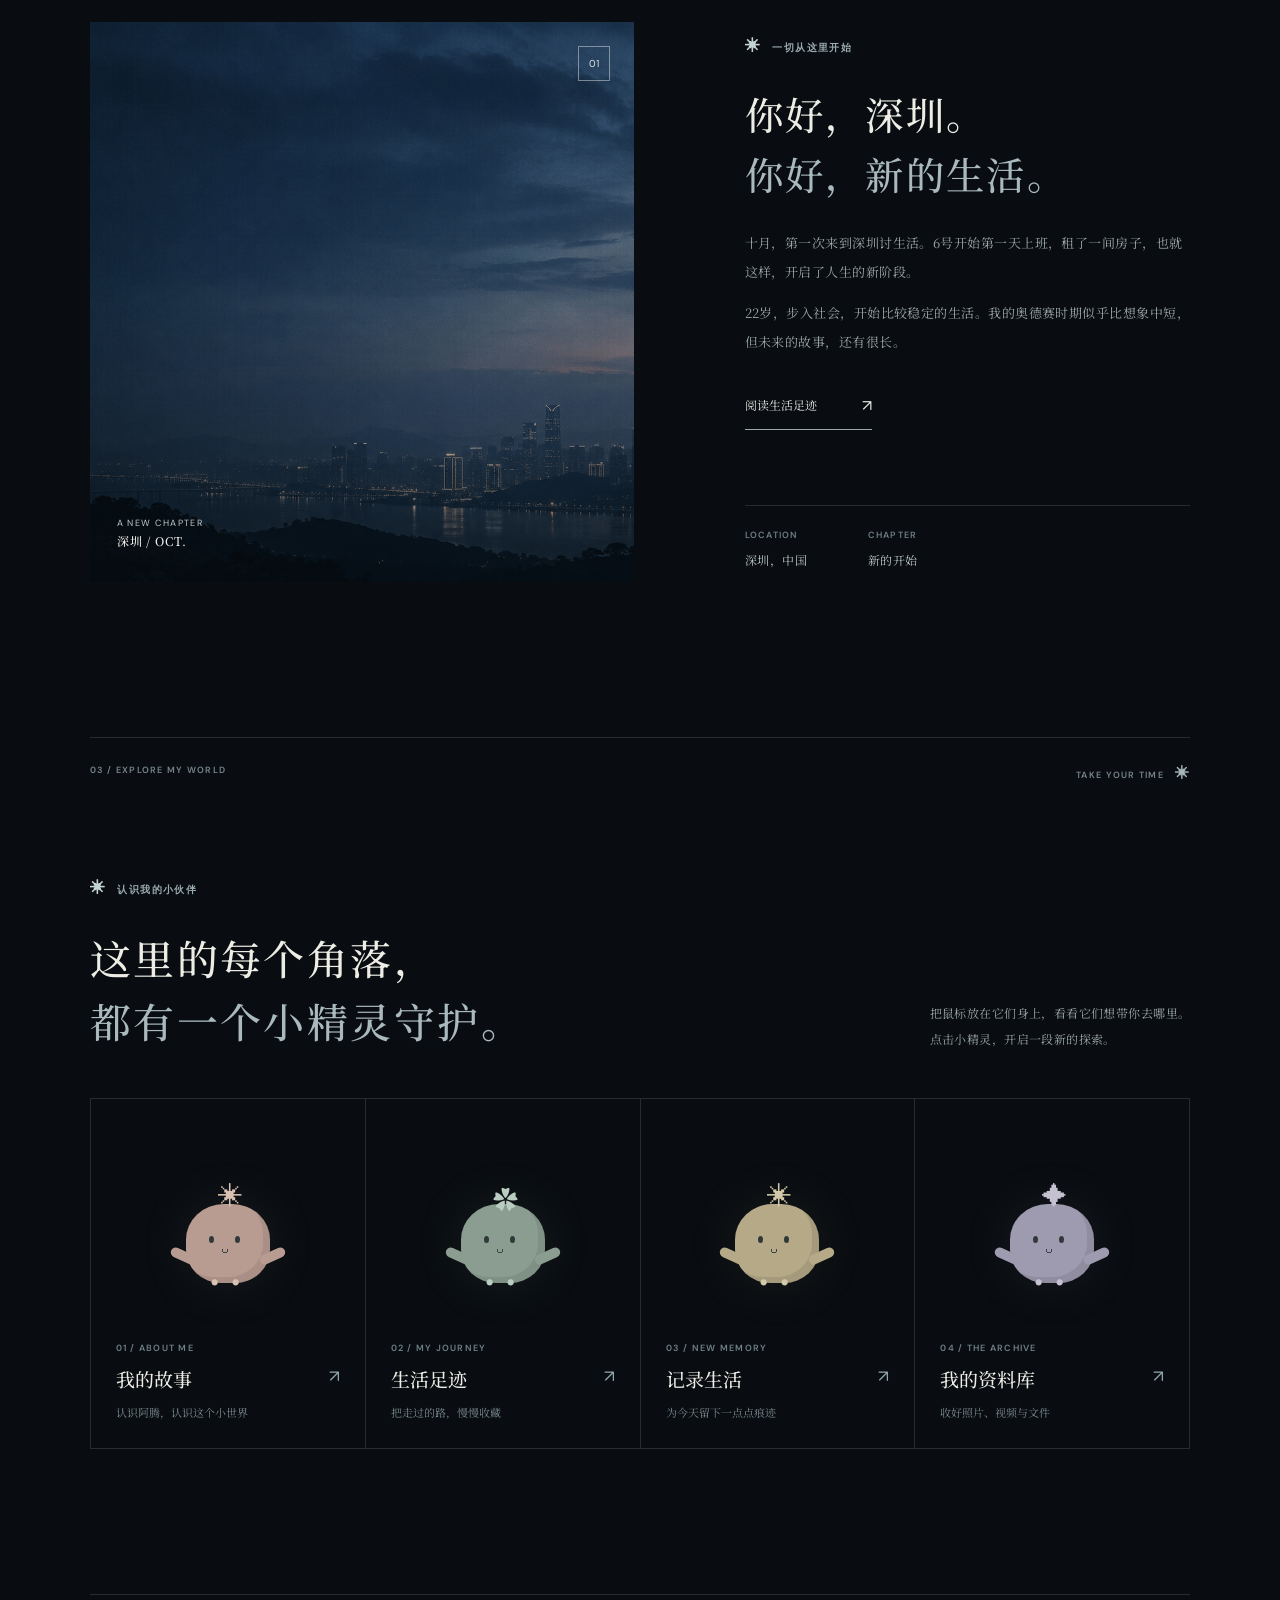
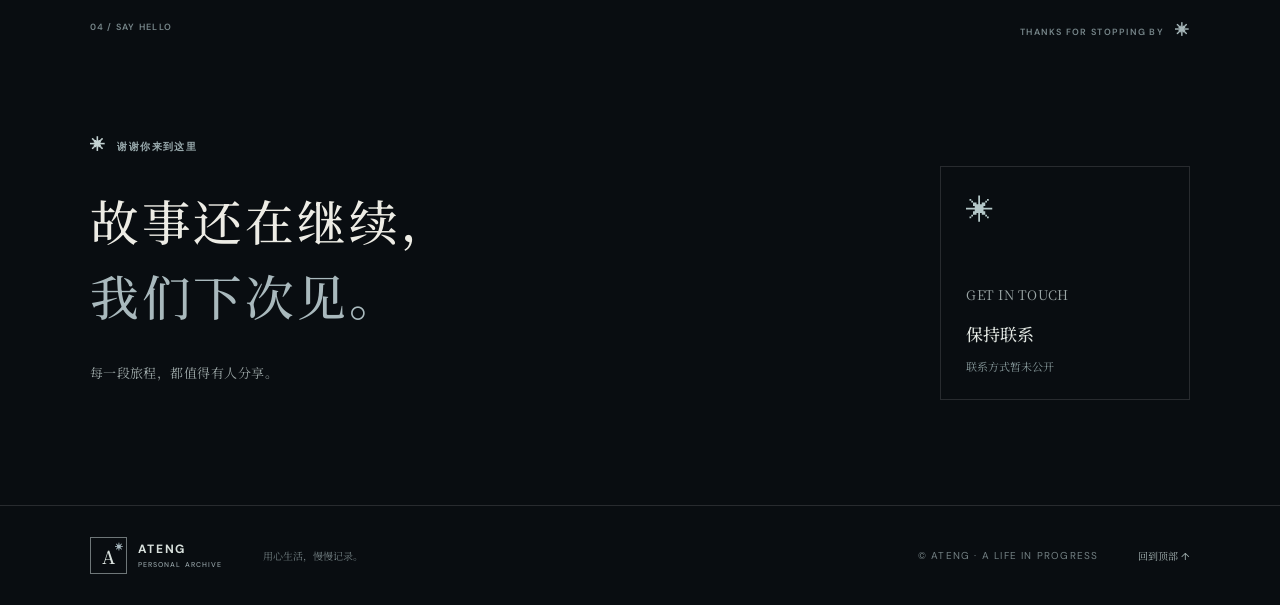
==== commit a65d777d: "Redesign personal site with cinematic dark theme" ====
--- a/index.html
+++ b/index.html
@@ -1,65 +1,24 @@
 <!doctype html>
 <html lang="zh-CN">
 <head>
-  <meta charset="UTF-8">
-  <meta name="viewport" content="width=device-width, initial-scale=1.0">
-  <meta name="theme-color" content="#f8f5e9">
-  <title>阿腾的生活漫游记</title>
-  <meta name="description" content="阿腾的人生经历，一点一点，慢慢记录。">
-  <link rel="preconnect" href="https://fonts.googleapis.com">
-  <link rel="preconnect" href="https://fonts.gstatic.com" crossorigin>
-  <link href="https://fonts.googleapis.com/css2?family=DM+Sans:wght@400;500;600;700&family=Ma+Shan+Zheng&family=Noto+Serif+SC:wght@400;500;600;700&display=swap" rel="stylesheet">
-  <link rel="stylesheet" href="style.css">
-  <script src="app.js" defer></script>
+  <meta charset="utf-8"><meta name="viewport" content="width=device-width,initial-scale=1"><meta name="theme-color" content="#090c10">
+  <meta name="description" content="阿腾的个人网站，记录生活、城市和仍在发生的故事。">
+  <title>阿腾 · 在生活里慢慢成为自己</title>
+  <link rel="preconnect" href="https://fonts.googleapis.com"><link rel="preconnect" href="https://fonts.gstatic.com" crossorigin>
+  <link href="https://fonts.googleapis.com/css2?family=DM+Sans:wght@400;500;600;700&family=Noto+Serif+SC:wght@400;500;600;700&display=swap" rel="stylesheet">
+  <link rel="stylesheet" href="home.css">
 </head>
 <body>
-  <svg class="svg-defs" aria-hidden="true"><symbol id="sparkle" viewBox="0 0 24 24"><path d="M12 1c.8 6.4 3.6 9.2 10 10-6.4.8-9.2 3.6-10 10C11.2 14.6 8.4 11.8 2 11 8.4 10.2 11.2 7.4 12 1Z"/></symbol></svg>
-  <div class="page-shell">
-    <header class="topbar">
-      <a href="#top" class="brand" aria-label="阿腾的生活漫游记，回到首页"><span class="brand-mark">腾</span><span>阿腾的生活漫游记<small>ATENG'S LITTLE WORLD</small></span></a>
-      <nav class="topnav" aria-label="主导航"><a href="about.html">我的故事</a><a href="journey.html">生活足迹</a><a href="library.html">我的资料库</a></nav>
-      <a class="header-button" href="add.html"><span>✳</span> 记录新经历</a>
-    </header>
-
-    <main id="top">
-      <section class="hero" id="story">
-        <div class="hero-copy">
-          <div class="eyebrow"><span class="eyebrow-dot"></span> WELCOME TO MY LITTLE WORLD <span class="line"></span></div>
-          <p class="handwritten hello">嗨，我是阿腾 <span>✳</span></p>
-          <h1>人生的故事，<br><em>正在慢慢展开。</em></h1>
-          <p class="hero-description">把走过的路、遇见的人，和每一个值得纪念的日子，<br class="desktop-only">都轻轻收进这个小小的世界里。</p>
-          <div class="hero-actions"><a class="primary-button" href="about.html">来看看我的故事 <span>↗</span></a><span class="hero-note">从这里开始漫游 <span>↝</span></span></div>
-        </div>
-        <div class="hero-art" aria-label="深圳城市风景插画"><div class="art-image"></div><div class="sun"></div><div class="art-stamp"><span>HELLO,</span><strong>深圳</strong><small>A NEW CHAPTER</small></div><div class="art-caption"><span>✳</span> 把平凡的日子，过成喜欢的样子。</div><div class="photo-corner">✦</div></div>
-        <div class="hero-number">01 / 生活正在发生</div>
-      </section>
-
-      <section class="friends-section" aria-labelledby="friends-title">
-        <div class="friends-intro"><p class="mini-label">YOUR LITTLE GUIDES <span>✳</span></p><h2 id="friends-title">和小精灵一起<br><em>探索吧！</em></h2><p>把鼠标放在小精灵身上，<br>看看它们想带你去哪里。</p><span class="curved-arrow">⤷</span></div>
-        <div class="friends" aria-label="小精灵导航">
-          <a class="friend friend-peach" href="about.html" aria-label="小精灵：我的故事"><span class="sign">我的故事</span><span class="sprite"><span class="sprout">❋</span><span class="face"><i></i><i></i><b>ᴗ</b></span><span class="arm arm-l"></span><span class="arm arm-r"></span><span class="feet">••</span></span><span class="friend-label"><strong>我的故事</strong><small>ABOUT ME</small></span></a>
-          <a class="friend friend-green" href="journey.html" aria-label="小精灵：生活足迹"><span class="sign">生活足迹</span><span class="sprite"><span class="sprout">✿</span><span class="face"><i></i><i></i><b>ᴗ</b></span><span class="arm arm-l"></span><span class="arm arm-r"></span><span class="feet">••</span></span><span class="friend-label"><strong>生活足迹</strong><small>MY JOURNEY</small></span></a>
-          <a class="friend friend-yellow" href="add.html" aria-label="小精灵：记录生活"><span class="sign">记录生活</span><span class="sprite"><span class="sprout">✳</span><span class="face"><i></i><i></i><b>ᴗ</b></span><span class="arm arm-l"></span><span class="arm arm-r"></span><span class="feet">••</span></span><span class="friend-label"><strong>记录生活</strong><small>NEW MEMORY</small></span></a>
-          <a class="friend friend-lilac" href="library.html" aria-label="小精灵：我的资料库"><span class="sign">我的资料库</span><span class="sprite"><span class="sprout">✦</span><span class="face"><i></i><i></i><b>ᴗ</b></span><span class="arm arm-l"></span><span class="arm arm-r"></span><span class="feet">••</span></span><span class="friend-label"><strong>我的资料库</strong><small>MY COLLECTION</small></span></a>
-        </div>
-        <div class="friends-doodle">✳ <span>little<br>friends!</span></div>
-      </section>
-
-      <section class="journey-section" id="journey">
-        <div class="section-heading"><div><p class="mini-label">LITTLE MOMENTS, BIG MEMORIES <span>✳</span></p><h2>生活足迹 <span class="heading-scribble">/ 一步一步，都是成长</span></h2><p>每一段经历，都是独一无二的收藏。</p></div><a class="text-button" href="journey.html">查看全部故事 <span>↗</span></a></div>
-        <div class="story-card">
-          <div class="date-column"><span class="date-month">OCT.</span><strong>10<span>月</span></strong><span class="date-line"></span><small>一个新的开始</small></div>
-          <div class="story-content"><div class="story-meta"><span class="tag">新的篇章</span><span>✳ &nbsp; 深圳，中国</span></div><h3>你好，深圳。<br><em>你好，新的生活。</em></h3><p>十月，我第一次来到深圳讨生活。6号开始第一天上班，租了一间房子，也就这样，开启了人生的新阶段。</p><p>我的奥德赛时期好像还挺短的。22岁，已经步入社会，开始过上比较稳定的生活。前方还有很多未知，但没关系，就一边生活，一边慢慢探索吧。</p><div class="story-footer"><span>✦ &nbsp; 第一次来到深圳</span><span>✦ &nbsp; 第一份新生活</span></div></div>
-          <div class="story-visual"><div class="mini-photo"></div><div class="tape"></div><div class="visual-note handwritten">新生活，请多关照！<span>♡</span></div><span class="visual-star">✳</span></div>
-        </div>
-        <div id="entry-list" class="entry-list" aria-live="polite"></div>
-        <div class="more-note" id="empty-note"><span>✧</span> 后面的故事，还在发生中 <span>✧</span></div>
-      </section>
-      <section class="closing"><span class="closing-flower">✿</span><p class="handwritten">生活不必赶路，<br>每一步都算数。</p><span class="closing-en">TAKE YOUR TIME, ENJOY THE JOURNEY.</span><a class="closing-link" href="add.html">写下下一个故事 <span>↗</span></a></section>
-    </main>
-    <footer><a href="#top" class="footer-brand">阿腾的生活漫游记 <span>✳</span></a><p>记录生活，也记录成为自己的过程。</p><span>MADE WITH ♡ FOR LIFE</span><a href="#top">回到顶部 ↑</a></footer>
-  </div>
-  <dialog id="entry-dialog"><div class="dialog-inner"><button class="dialog-close" type="button" data-close-dialog aria-label="关闭">×</button><p class="mini-label">A NEW LITTLE MEMORY ✳</p><h2>写下新的故事</h2><p class="dialog-description">不管是大事还是小事，都值得被记住。</p><form id="entry-form"><label>故事标题<input name="title" required maxlength="80" placeholder="给这段经历起个名字"></label><div class="form-row"><label>日期<input type="date" name="date"></label><label>地点<input name="location" maxlength="60" placeholder="故事发生在哪里"></label></div><label>这段经历<textarea name="content" required maxlength="3000" rows="5" placeholder="写下想记录的事情和心情……"></textarea></label><p class="form-hint">故事会保存在当前浏览器中。</p><button class="primary-button submit-button" type="submit">收藏这段故事 <span>✳</span></button></form></div></dialog>
-  <dialog id="about-dialog"><div class="dialog-inner"><button class="dialog-close" type="button" data-close-dialog aria-label="关闭">×</button><p class="mini-label">ABOUT THIS LITTLE WORLD ✳</p><h2>关于这个小世界</h2><p class="about-copy">这里是阿腾的生活漫游记。从来到深圳的那个十月开始，记录生活里的第一次、那些小小的感受，还有未来会遇见的一切。</p><p class="about-copy">故事不用一次写完，日子会慢慢给出答案。</p><button class="primary-button" type="button" data-close-dialog>继续漫游 <span>↗</span></button></div></dialog>
-</body>
-</html>
+<header class="site-header"><a class="identity" href="index.html" aria-label="阿腾的生活漫游记，首页"><span class="identity-icon">A<span>✳</span></span><span>ATENG<span class="identity-sub">PERSONAL ARCHIVE</span></span></a><nav class="desktop-nav" aria-label="主导航"><a href="about.html">关于我</a><a href="journey.html">生活足迹</a><a href="library.html">资料库</a><a href="add.html">记录生活</a></nav><a class="nav-contact" href="#contact">联系我 <span>↗</span></a><details class="mobile-menu"><summary aria-label="打开导航菜单"><span></span><span></span></summary><nav aria-label="手机导航"><a href="about.html">关于我 <span>↗</span></a><a href="journey.html">生活足迹 <span>↗</span></a><a href="library.html">资料库 <span>↗</span></a><a href="add.html">记录生活 <span>↗</span></a><a href="#contact">联系我 <span>↗</span></a></nav></details></header>
+<main>
+<section class="hero" id="home" aria-labelledby="hero-title"><div class="hero-media"><video class="hero-video" autoplay muted loop playsinline preload="metadata" poster="assets/hero-night.png" aria-hidden="true"><source src="assets/hero-loop.mp4" type="video/mp4"></video></div><div class="hero-overlay"></div><div class="hero-grid" aria-hidden="true"></div><div class="hero-content"><p class="hero-kicker"><span class="pulse"></span> ATENG'S PERSONAL SPACE <span class="kicker-line"></span> EST. IN SHENZHEN</p><h1 id="hero-title">在生活里，<br><span>慢慢成为自己。</span></h1><p class="hero-subtitle">一座城市，一段新生活。<br>记录此刻，也期待所有还未发生的故事。</p><div class="hero-actions"><a class="button-light" href="journey.html">探索我的故事 <span>↗</span></a><a class="button-quiet" href="#world">进入我的世界 <span>↓</span></a></div></div><div class="hero-bottom"><span>01 / A LIFE IN PROGRESS</span><span class="scroll-cue">向下探索 <i></i></span><span>SHENZHEN, CHINA <b>✳</b></span></div><div class="hero-side" aria-hidden="true">A LITTLE SPACE FOR EVERY CHAPTER</div></section>
+<section class="intro-section section-wrap" id="world"><div class="section-topline"><span>01 / ABOUT THIS SPACE</span><span>THE STORY GOES ON <i>✳</i></span></div><div class="intro-grid"><div><p class="section-eyebrow"><span>✳</span> 你好，我是阿腾</p><h2>生活没有标准答案，<br><em>但每一步都值得记录。</em></h2></div><div class="intro-aside"><p>这是一个关于我的小小空间。关于城市，关于成长，关于那些看似平常、却组成了人生的瞬间。</p><a class="inline-link" href="about.html">认识阿腾 <span>↗</span></a></div></div><div class="intro-rule"><span>THOUGHTS, MEMORIES & EVERYTHING IN BETWEEN</span><span>✳</span></div></section>
+<section class="chapter-section section-wrap" id="chapter"><div class="section-topline"><span>02 / THE FIRST CHAPTER</span><span>SHENZHEN · OCTOBER</span></div><div class="chapter-layout"><div class="chapter-visual"><img src="assets/hero-night.png" alt="夜色中的深圳城市天际线"><span class="visual-label">A NEW CHAPTER<br><b>深圳 / OCT.</b></span><span class="visual-number">01</span></div><div class="chapter-copy"><p class="section-eyebrow"><span>✳</span> 一切从这里开始</p><h2>你好，深圳。<br><em>你好，新的生活。</em></h2><p>十月，第一次来到深圳讨生活。6号开始第一天上班，租了一间房子，也就这样，开启了人生的新阶段。</p><p>22岁，步入社会，开始比较稳定的生活。我的奥德赛时期似乎比想象中短，但未来的故事，还有很长。</p><a class="inline-link" href="journey.html">阅读生活足迹 <span>↗</span></a><div class="chapter-meta"><span>LOCATION <b>深圳，中国</b></span><span>CHAPTER <b>新的开始</b></span></div></div></div></section>
+<section class="explore-section section-wrap" id="explore"><div class="section-topline"><span>03 / EXPLORE MY WORLD</span><span>TAKE YOUR TIME <i>✳</i></span></div><div class="explore-heading"><div><p class="section-eyebrow"><span>✳</span> 认识我的小伙伴</p><h2>这里的每个角落，<br><em>都有一个小精灵守护。</em></h2></div><p>把鼠标放在它们身上，看看它们想带你去哪里。<br>点击小精灵，开启一段新的探索。</p></div><div class="friends" aria-label="小精灵导航">
+<a class="friend friend-peach" href="about.html" aria-label="小精灵：我的故事"><span class="sign">我的故事</span><span class="sprite"><span class="sprout">✳</span><span class="face"><i></i><i></i><b>ᴗ</b></span><span class="arm arm-l"></span><span class="arm arm-r"></span><span class="feet">••</span></span><span class="friend-index">01 / ABOUT ME</span><span class="friend-label">我的故事 <b>↗</b></span><span class="friend-desc">认识阿腾，认识这个小世界</span></a>
+<a class="friend friend-green" href="journey.html" aria-label="小精灵：生活足迹"><span class="sign">生活足迹</span><span class="sprite"><span class="sprout">✿</span><span class="face"><i></i><i></i><b>ᴗ</b></span><span class="arm arm-l"></span><span class="arm arm-r"></span><span class="feet">••</span></span><span class="friend-index">02 / MY JOURNEY</span><span class="friend-label">生活足迹 <b>↗</b></span><span class="friend-desc">把走过的路，慢慢收藏</span></a>
+<a class="friend friend-yellow" href="add.html" aria-label="小精灵：记录生活"><span class="sign">记录生活</span><span class="sprite"><span class="sprout">✳</span><span class="face"><i></i><i></i><b>ᴗ</b></span><span class="arm arm-l"></span><span class="arm arm-r"></span><span class="feet">••</span></span><span class="friend-index">03 / NEW MEMORY</span><span class="friend-label">记录生活 <b>↗</b></span><span class="friend-desc">为今天留下一点点痕迹</span></a>
+<a class="friend friend-lilac" href="library.html" aria-label="小精灵：我的资料库"><span class="sign">我的资料库</span><span class="sprite"><span class="sprout">✦</span><span class="face"><i></i><i></i><b>ᴗ</b></span><span class="arm arm-l"></span><span class="arm arm-r"></span><span class="feet">••</span></span><span class="friend-index">04 / THE ARCHIVE</span><span class="friend-label">我的资料库 <b>↗</b></span><span class="friend-desc">收好照片、视频与文件</span></a></div></section>
+<section class="contact-section section-wrap" id="contact"><div class="section-topline"><span>04 / SAY HELLO</span><span>THANKS FOR STOPPING BY <i>✳</i></span></div><div class="contact-main"><div><p class="section-eyebrow"><span>✳</span> 谢谢你来到这里</p><h2>故事还在继续，<br><em>我们下次见。</em></h2><p>每一段旅程，都值得有人分享。</p></div><div class="contact-card"><span class="contact-symbol">✳</span><p>GET IN TOUCH</p><strong>保持联系</strong><span>联系方式暂未公开</span></div></div></section>
+</main><footer class="site-footer section-wrap"><a class="identity" href="index.html"><span class="identity-icon">A<span>✳</span></span><span>ATENG<span class="identity-sub">PERSONAL ARCHIVE</span></span></a><p>用心生活，慢慢记录。</p><span>© ATENG · A LIFE IN PROGRESS</span><a href="#home">回到顶部 ↑</a></footer>
+</body></html>
--- a/home.css
+++ b/home.css
@@ -0,0 +1 @@
+:root{color-scheme:dark;--bg:#090d11;--ink:#edece5;--muted:#929b9f;--line:#ffffff20;--accent:#abbcc5}*{box-sizing:border-box}html{scroll-behavior:smooth}body{margin:0;background:var(--bg);color:var(--ink);font-family:'DM Sans','Noto Serif SC',sans-serif;font-size:14px}a{color:inherit;text-decoration:none}button{font:inherit}::selection{background:#8297a3;color:#fff}a:focus-visible,summary:focus-visible{outline:2px solid #c5d7df;outline-offset:5px}.site-header{height:92px;padding:0 7%;position:absolute;z-index:10;top:0;left:0;width:100%;display:flex;align-items:center;gap:35px;border-bottom:1px solid #ffffff20}.identity{display:flex;align-items:center;gap:11px;font:700 12px/1 'DM Sans',sans-serif;letter-spacing:.14em;white-space:nowrap}.identity-icon{width:37px;height:37px;border:1px solid #c7d3d388;display:grid;place-items:center;position:relative;font:600 18px 'Noto Serif SC',serif;letter-spacing:0}.identity-icon span{font-size:8px;position:absolute;top:3px;right:3px;color:#a9bac1}.identity-sub{display:block;font:500 7px 'DM Sans',sans-serif;color:#94a1a5;letter-spacing:.16em;margin-top:5px}.desktop-nav{margin:auto;display:flex;gap:39px;color:#d1d7d4;font-size:12px}.desktop-nav a,.nav-contact{transition:color .2s}.desktop-nav a:hover,.nav-contact:hover{color:#fff}.nav-contact{border:1px solid #ffffff70;padding:12px 17px;font-size:11px;letter-spacing:.05em}.nav-contact span{margin-left:30px}.mobile-menu{display:none}.hero{min-height:740px;height:100svh;max-height:1300px;position:relative;display:flex;align-items:center;overflow:hidden;background:#151d23}.hero-media,.hero-video,.hero-overlay,.hero-grid{position:absolute;inset:0;width:100%;height:100%}.hero-video{object-fit:cover}.hero-overlay{background:linear-gradient(90deg,rgba(5,10,14,.88) 0%,rgba(6,11,15,.64) 41%,rgba(6,10,14,.2) 100%),linear-gradient(0deg,#090d11 0%,transparent 33%,#080e1266 100%)}.hero-grid{opacity:.12;background:linear-gradient(90deg,transparent calc(50% - 1px),#dce6e512 50%,transparent calc(50% + 1px));pointer-events:none}.hero-content{position:relative;z-index:1;padding:50px 0 0;width:86%;margin:auto}.hero-kicker,.section-topline,.section-eyebrow,.friend-index,.chapter-meta,.hero-bottom,.hero-side{font:600 10px 'DM Sans',sans-serif;letter-spacing:.14em}.hero-kicker{display:flex;align-items:center;gap:12px;color:#bdcacb}.pulse{width:6px;height:6px;border-radius:50%;background:#bed1cf;box-shadow:0 0 14px #bed1cf}.kicker-line{height:1px;width:35px;background:#d6e0dd70}.hero h1{font:500 clamp(48px,5.9vw,88px)/1.32 'Noto Serif SC',serif;letter-spacing:.055em;margin:35px 0 26px;text-shadow:0 2px 35px #0006}.hero h1 span,.intro-grid h2 em,.chapter-copy h2 em,.explore-heading h2 em,.contact-main h2 em{font-style:normal;color:#a9b9bd}.hero-subtitle{font:13px/2.15 'Noto Serif SC',serif;letter-spacing:.08em;color:#c3cbca;margin:0}.hero-actions{display:flex;align-items:center;gap:30px;margin-top:41px}.button-light{background:#e6eae6;color:#111a1e;padding:16px 21px;min-width:165px;display:inline-flex;justify-content:space-between;align-items:center;font-size:12px;transition:background .2s,transform .2s}.button-light:hover{background:#fff;transform:translateY(-3px)}.button-light span,.button-quiet span{font-size:16px}.button-quiet{color:#d5dddc;font-size:12px}.button-quiet span{margin-left:15px}.hero-bottom{position:absolute;bottom:32px;left:7%;right:7%;display:flex;justify-content:space-between;align-items:center;color:#bdc8c7;font-size:9px}.hero-bottom b{font-size:14px;margin-left:8px}.scroll-cue{display:flex;align-items:center;gap:12px;font:11px 'Noto Serif SC',serif;letter-spacing:.08em}.scroll-cue i{display:block;width:40px;height:1px;background:#d0dcda}.hero-side{position:absolute;right:2.2%;top:45%;writing-mode:vertical-rl;color:#c2cccc7a;font-size:8px}.section-wrap{padding-left:7%;padding-right:7%}.section-topline{display:flex;justify-content:space-between;color:#77868a;padding:26px 0;border-top:1px solid var(--line);font-size:9px}.section-topline i{font-style:normal;font-size:14px;margin-left:8px;color:#a6b6b9}.intro-section{padding-top:30px;padding-bottom:100px}.intro-grid{display:grid;grid-template-columns:1.45fr .55fr;gap:12%;align-items:end;padding:94px 0 85px}.section-eyebrow{color:#9aabae;margin:0 0 28px}.section-eyebrow span{color:#c4d3d3;margin-right:8px;font-size:15px}.intro-grid h2,.chapter-copy h2,.explore-heading h2,.contact-main h2{font:500 clamp(29px,3.2vw,48px)/1.55 'Noto Serif SC',serif;letter-spacing:.06em;margin:0}.intro-aside p,.chapter-copy>p:not(.section-eyebrow),.explore-heading>p,.contact-main>div>p:not(.section-eyebrow){font:13px/2.2 'Noto Serif SC',serif;letter-spacing:.035em;color:#9ba6a6}.intro-aside p{margin:0 0 35px}.inline-link{display:inline-flex;gap:45px;align-items:center;border-bottom:1px solid #9ba9a7;padding:0 0 13px;font-size:12px;color:#e3e8e4}.inline-link span{font-size:16px}.inline-link:hover{color:#b1c5ca}.intro-rule{display:flex;justify-content:space-between;align-items:center;border-top:1px solid var(--line);padding-top:16px;color:#677579;font-size:9px;letter-spacing:.12em}.intro-rule span:last-child{font-size:19px;color:#9aacae}.chapter-section{padding-bottom:155px}.chapter-layout{display:grid;grid-template-columns:1.1fr .9fr;gap:10%;align-items:center;padding-top:60px}.chapter-visual{position:relative;height:560px;background:#19242c;overflow:hidden}.chapter-visual:after{content:'';position:absolute;inset:0;background:linear-gradient(0deg,#0710179c,transparent 50%)}.chapter-visual img{width:100%;height:100%;object-fit:cover;transition:transform .8s}.chapter-visual:hover img{transform:scale(1.035)}.visual-label{position:absolute;z-index:1;left:27px;bottom:30px;font:9px/2 'DM Sans',sans-serif;letter-spacing:.16em;color:#becac9}.visual-label b{font:500 12px 'Noto Serif SC',serif;letter-spacing:.08em;color:#f1f1eb}.visual-number{position:absolute;right:24px;top:24px;border:1px solid #ffffff6b;padding:10px;color:#e0e8e4;font:10px 'DM Sans'}.chapter-copy h2{font-size:clamp(30px,3vw,44px);margin-bottom:26px}.chapter-copy>p:not(.section-eyebrow){max-width:450px}.chapter-copy .inline-link{margin-top:25px}.chapter-meta{border-top:1px solid var(--line);display:flex;gap:60px;margin-top:75px;padding-top:23px;color:#6e7f82;font-size:9px}.chapter-meta span{display:flex;flex-direction:column;gap:10px}.chapter-meta b{color:#bac6c4;font:12px 'Noto Serif SC',serif;letter-spacing:.05em}.explore-section{padding-bottom:145px}.explore-heading{display:flex;justify-content:space-between;gap:30px;align-items:end;padding:70px 0 45px}.explore-heading>p{font-size:12px;margin:0}.friends{display:grid;grid-template-columns:repeat(4,1fr);border-left:1px solid var(--line);border-top:1px solid var(--line)}.friend{min-height:350px;padding:35px 25px 28px;border-right:1px solid var(--line);border-bottom:1px solid var(--line);position:relative;display:flex;flex-direction:column;justify-content:end;transition:background .25s;overflow:hidden}.friend:hover,.friend:focus-visible{background:#ffffff08}.friend-index{color:#6f8185;font-size:9px}.friend-label{font:500 19px 'Noto Serif SC',serif;margin-top:11px;display:flex;justify-content:space-between}.friend-label b{font:400 17px 'DM Sans';color:#91a5aa}.friend-desc{font-size:11px;color:#78898b;margin-top:12px}.sprite{position:absolute;width:84px;height:79px;top:105px;left:calc(50% - 42px);background:var(--sprite);border-radius:45% 45% 42% 42%;display:block;box-shadow:inset -7px -6px 0 #00000016,0 0 55px var(--glow);transform-origin:bottom;transition:transform .25s}.friend-peach{--sprite:#b99c91;--deep:#d9c1b4;--glow:#bba69b18}.friend-green{--sprite:#8b9d90;--deep:#b9cdc1;--glow:#a7c3af18}.friend-yellow{--sprite:#b5a987;--deep:#d3c9aa;--glow:#c7b68718}.friend-lilac{--sprite:#9e9aaf;--deep:#c5c1d1;--glow:#b3accb18}.sprout{position:absolute;top:-24px;left:32px;font-size:25px;color:var(--deep)}.face{position:absolute;top:32px;left:23px;display:flex;gap:21px}.face i{width:5px;height:7px;border-radius:50%;background:#31383a}.face b{position:absolute;top:3px;left:12px;font:16px sans-serif;color:#394344}.arm{position:absolute;width:27px;height:10px;top:47px;background:var(--sprite);border-radius:20px;transition:transform .25s}.arm-l{left:-16px;transform:rotate(25deg)}.arm-r{right:-16px;transform:rotate(-25deg)}.feet{position:absolute;bottom:-12px;left:24px;color:var(--deep);font-size:26px;letter-spacing:12px;line-height:1}.sign{position:absolute;z-index:2;left:50%;top:37px;transform:translate(-50%,15px) rotate(-8deg);background:#dce3df;color:#253237;padding:8px 12px;white-space:nowrap;font:11px 'Noto Serif SC',serif;opacity:0;transition:opacity .2s,transform .25s}.sign:after{content:'';width:2px;height:30px;background:#dce3df;position:absolute;top:100%;left:50%}.friend:hover .sign,.friend:focus-visible .sign{opacity:1;transform:translate(-50%,0) rotate(-8deg)}.friend:hover .sprite,.friend:focus-visible .sprite{animation:dance .45s ease-in-out infinite alternate}.friend:hover .arm,.friend:focus-visible .arm{transform:rotate(-60deg)}@keyframes dance{from{transform:rotate(-10deg)}to{transform:rotate(10deg) translateY(-7px)}}.contact-section{padding-bottom:105px}.contact-main{display:flex;justify-content:space-between;align-items:end;gap:30px;padding-top:70px}.contact-main h2{font-size:clamp(32px,3.8vw,56px)}.contact-main>div>p:not(.section-eyebrow){margin-top:25px}.contact-card{border:1px solid var(--line);padding:25px;width:250px;display:flex;flex-direction:column;gap:12px;color:#899b9d}.contact-symbol{font-size:28px;color:#b5c8c9;margin-bottom:15px}.contact-card p{font-size:9px;letter-spacing:.15em;margin:0}.contact-card strong{font:500 17px 'Noto Serif SC',serif;color:#e1e6e1}.contact-card>span:last-child{font-size:11px}.site-footer{border-top:1px solid var(--line);min-height:100px;display:flex;align-items:center;gap:40px;color:#748184;font-size:10px}.site-footer .identity{color:#d8e0dc}.site-footer p{flex:1}.site-footer>span{letter-spacing:.12em}.site-footer>a:last-child{color:#a8b7b6;white-space:nowrap}@media(max-width:850px){.desktop-nav{gap:20px}.chapter-layout{gap:6%}.chapter-visual{height:440px}.friend{padding:25px 15px}.friend-label{font-size:16px}.friend-desc{font-size:10px}.explore-heading{align-items:start}.explore-heading>p br{display:none}}@media(max-width:640px){.site-header{height:72px;padding:0 6%;gap:15px}.desktop-nav,.site-header>.nav-contact{display:none}.mobile-menu{display:block;margin-left:auto;position:relative}.mobile-menu summary{list-style:none;width:42px;height:42px;border:1px solid #ffffff55;display:flex;flex-direction:column;justify-content:center;align-items:center;gap:6px;cursor:pointer}.mobile-menu summary::-webkit-details-marker{display:none}.mobile-menu summary span{display:block;width:17px;height:1px;background:#e4eae7}.mobile-menu nav{position:absolute;top:52px;right:0;width:220px;background:#141d22;border:1px solid #ffffff24;padding:10px 18px;box-shadow:0 10px 30px #0008}.mobile-menu nav a{display:flex;justify-content:space-between;padding:15px 2px;border-bottom:1px solid #ffffff16;font-size:12px}.mobile-menu nav a:last-child{border:0}.hero{min-height:690px;max-height:1000px}.hero-overlay{background:linear-gradient(90deg,#060b10df,#060b1080),linear-gradient(0deg,#090d11,transparent 40%,#080e1255)}.hero-content{width:88%;padding-top:15px}.hero-kicker{font-size:8px;gap:8px}.kicker-line{width:20px}.hero h1{font-size:clamp(37px,9vw,50px);margin:28px 0 23px}.hero-subtitle{font-size:12px}.hero-actions{gap:18px}.button-light{min-width:150px}.hero-bottom{left:6%;right:6%;bottom:25px;font-size:8px}.hero-bottom>span:last-child{display:none}.hero-side{display:none}.section-wrap{padding-left:6%;padding-right:6%}.intro-section{padding-top:15px;padding-bottom:60px}.section-topline{font-size:8px}.intro-grid{grid-template-columns:1fr;gap:25px;padding:55px 0}.intro-grid h2,.chapter-copy h2,.explore-heading h2{font-size:29px}.intro-aside p{margin:0 0 20px}.chapter-section{padding-bottom:80px}.chapter-layout{grid-template-columns:1fr;gap:40px;padding-top:35px}.chapter-visual{height:330px}.chapter-meta{margin-top:40px}.explore-section{padding-bottom:80px}.explore-heading{display:block;padding:45px 0 30px}.explore-heading>p{margin-top:20px}.friends{grid-template-columns:repeat(2,1fr)}.friend{min-height:285px;padding:20px 15px}.sprite{top:82px;transform:scale(.85)}.friend:hover .sprite,.friend:focus-visible .sprite{animation:dance-small .45s ease-in-out infinite alternate}.sign{top:25px}@keyframes dance-small{from{transform:scale(.85) rotate(-10deg)}to{transform:scale(.85) rotate(10deg) translateY(-7px)}}.contact-section{padding-bottom:65px}.contact-main{display:block;padding-top:45px}.contact-main h2{font-size:34px}.contact-card{margin-top:32px;width:100%}.site-footer{padding-top:25px;padding-bottom:25px;flex-wrap:wrap;gap:20px}.site-footer p{display:none}.site-footer>span{margin-left:auto;font-size:8px}.site-footer>a:last-child{width:100%}}@media(prefers-reduced-motion:reduce){html{scroll-behavior:auto}*,*:before,*:after{animation-duration:.01ms!important;animation-iteration-count:1!important;transition-duration:.01ms!important}.hero-video{visibility:hidden}.hero-media{background:url('assets/hero-night.png') center/cover}}
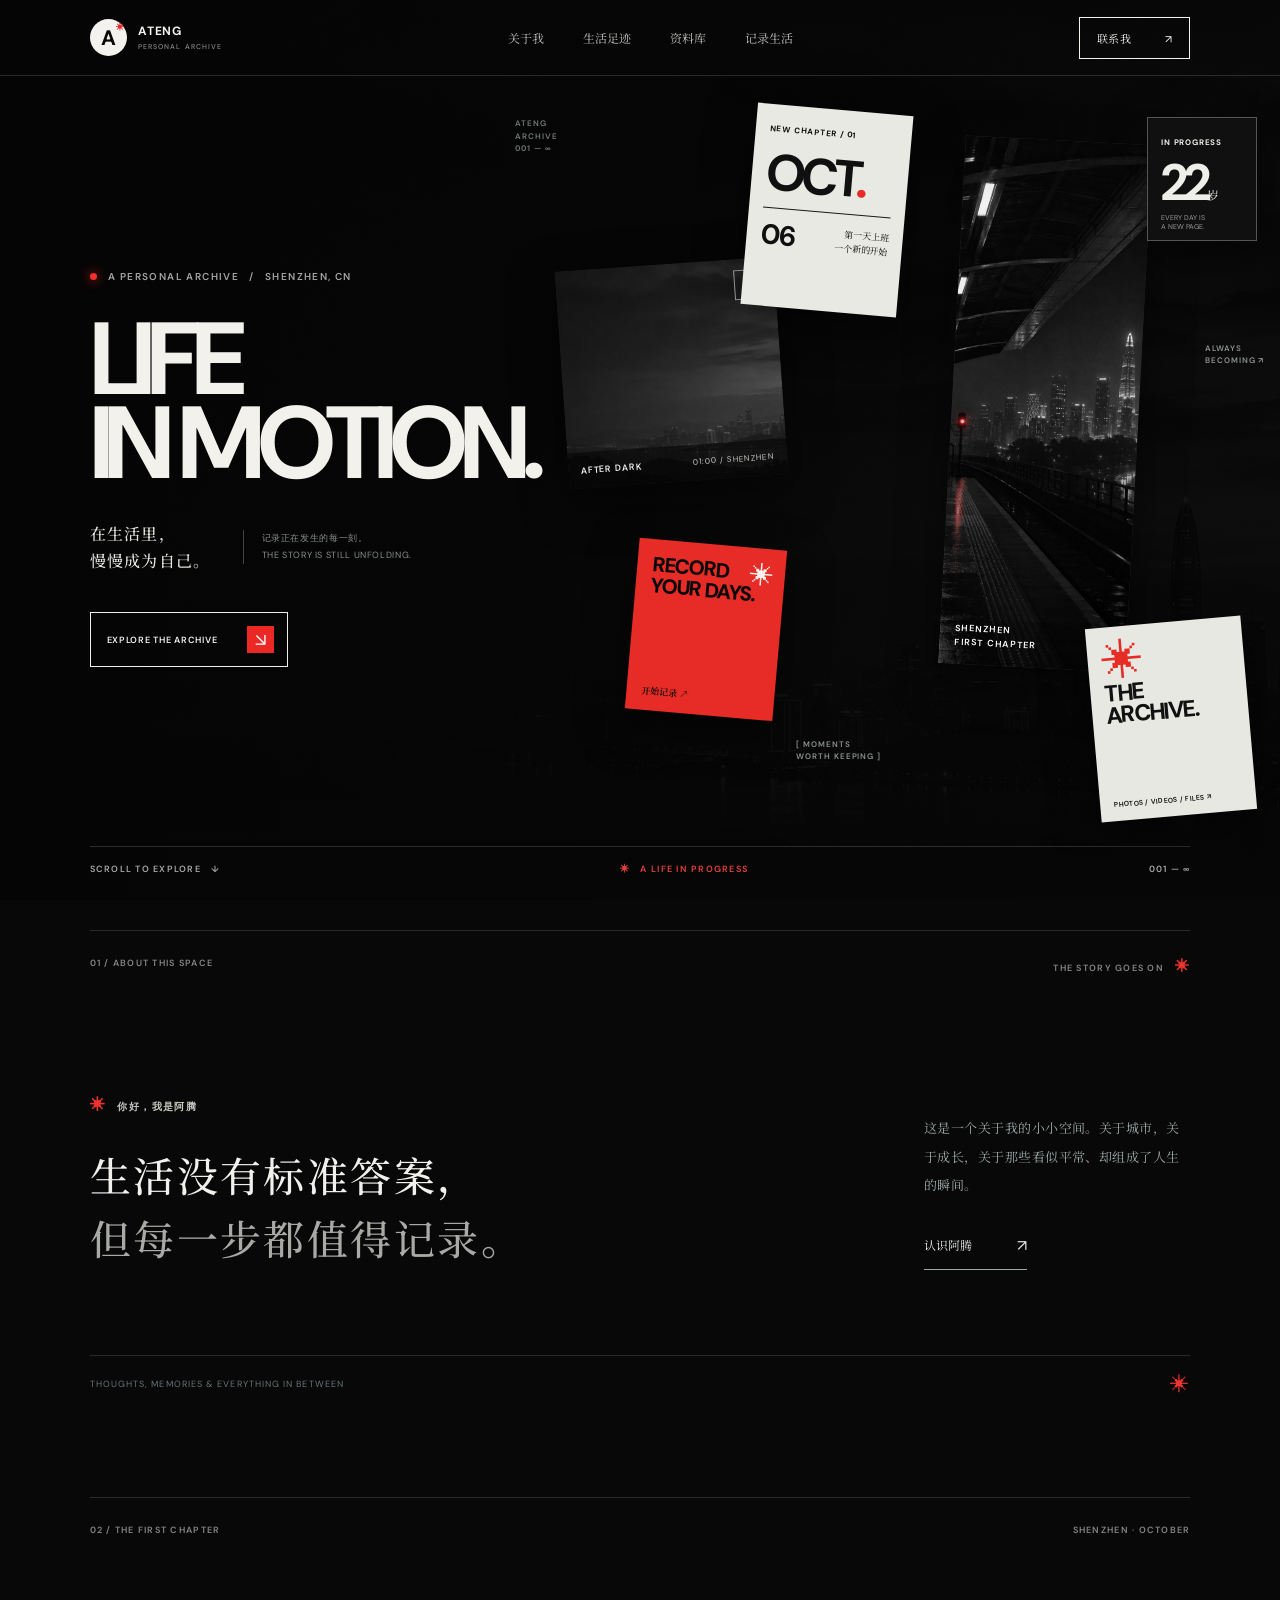
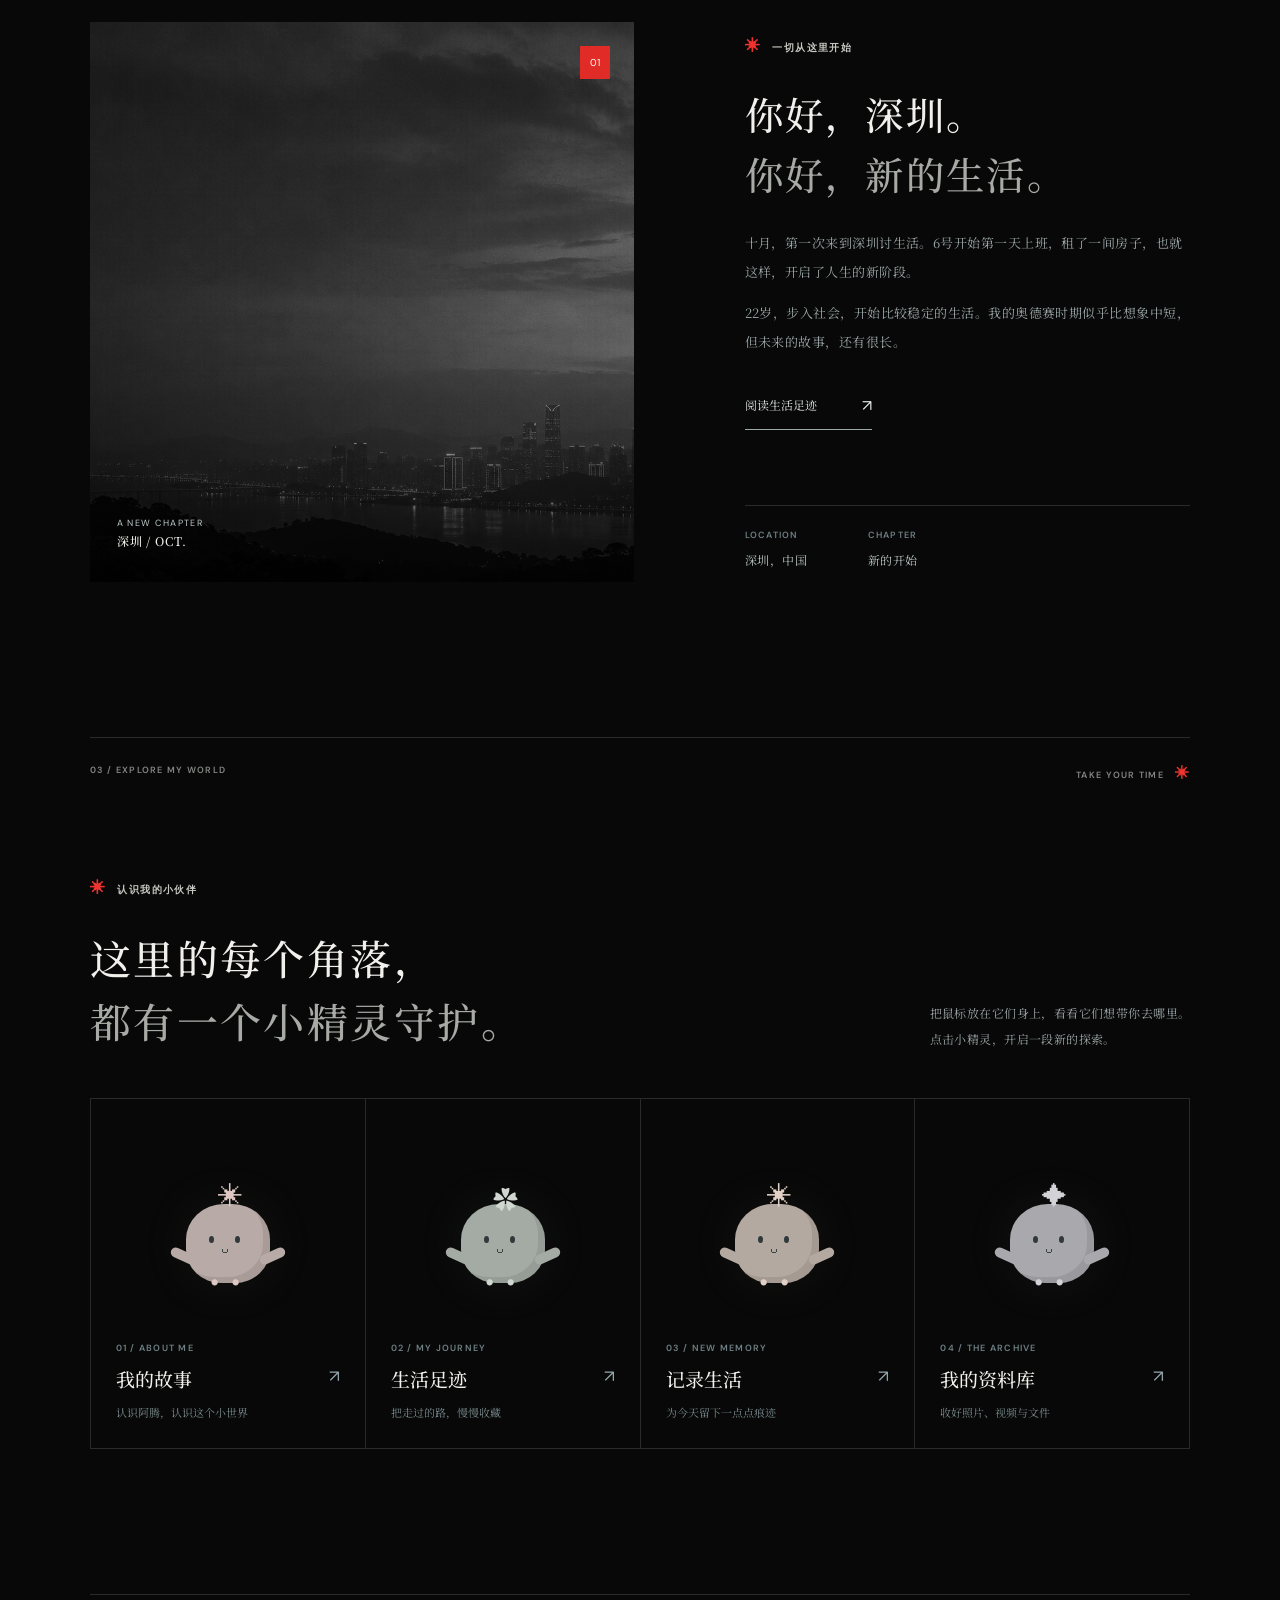
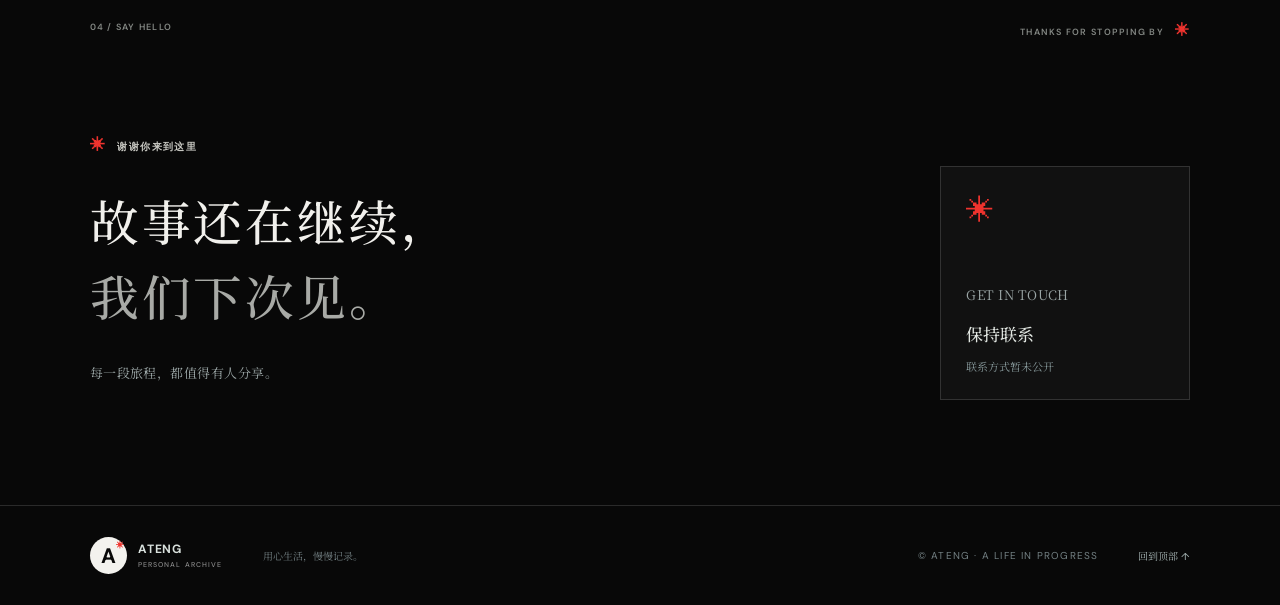
==== commit 4bb658ac: "Redesign homepage with editorial collage" ====
--- a/index.html
+++ b/index.html
@@ -6,19 +6,33 @@
   <title>阿腾 · 在生活里慢慢成为自己</title>
   <link rel="preconnect" href="https://fonts.googleapis.com"><link rel="preconnect" href="https://fonts.gstatic.com" crossorigin>
   <link href="https://fonts.googleapis.com/css2?family=DM+Sans:wght@400;500;600;700&family=Noto+Serif+SC:wght@400;500;600;700&display=swap" rel="stylesheet">
-  <link rel="stylesheet" href="home.css">
+  <link rel="stylesheet" href="home.css"><link rel="stylesheet" href="collage.css">
 </head>
 <body>
-<header class="site-header"><a class="identity" href="index.html" aria-label="阿腾的生活漫游记，首页"><span class="identity-icon">A<span>✳</span></span><span>ATENG<span class="identity-sub">PERSONAL ARCHIVE</span></span></a><nav class="desktop-nav" aria-label="主导航"><a href="about.html">关于我</a><a href="journey.html">生活足迹</a><a href="library.html">资料库</a><a href="add.html">记录生活</a></nav><a class="nav-contact" href="#contact">联系我 <span>↗</span></a><details class="mobile-menu"><summary aria-label="打开导航菜单"><span></span><span></span></summary><nav aria-label="手机导航"><a href="about.html">关于我 <span>↗</span></a><a href="journey.html">生活足迹 <span>↗</span></a><a href="library.html">资料库 <span>↗</span></a><a href="add.html">记录生活 <span>↗</span></a><a href="#contact">联系我 <span>↗</span></a></nav></details></header>
+<header class="site-header"><a class="identity" href="index.html" aria-label="阿腾的生活漫游记，首页"><span class="identity-icon">A<span>✳︎</span></span><span>ATENG<span class="identity-sub">PERSONAL ARCHIVE</span></span></a><nav class="desktop-nav" aria-label="主导航"><a href="about.html">关于我</a><a href="journey.html">生活足迹</a><a href="library.html">资料库</a><a href="add.html">记录生活</a></nav><a class="nav-contact" href="#contact">联系我 <span>↗</span></a><details class="mobile-menu"><summary aria-label="打开导航菜单"><span></span><span></span></summary><nav aria-label="手机导航"><a href="about.html">关于我 <span>↗</span></a><a href="journey.html">生活足迹 <span>↗</span></a><a href="library.html">资料库 <span>↗</span></a><a href="add.html">记录生活 <span>↗</span></a><a href="#contact">联系我 <span>↗</span></a></nav></details></header>
 <main>
-<section class="hero" id="home" aria-labelledby="hero-title"><div class="hero-media"><video class="hero-video" autoplay muted loop playsinline preload="metadata" poster="assets/hero-night.png" aria-hidden="true"><source src="assets/hero-loop.mp4" type="video/mp4"></video></div><div class="hero-overlay"></div><div class="hero-grid" aria-hidden="true"></div><div class="hero-content"><p class="hero-kicker"><span class="pulse"></span> ATENG'S PERSONAL SPACE <span class="kicker-line"></span> EST. IN SHENZHEN</p><h1 id="hero-title">在生活里，<br><span>慢慢成为自己。</span></h1><p class="hero-subtitle">一座城市，一段新生活。<br>记录此刻，也期待所有还未发生的故事。</p><div class="hero-actions"><a class="button-light" href="journey.html">探索我的故事 <span>↗</span></a><a class="button-quiet" href="#world">进入我的世界 <span>↓</span></a></div></div><div class="hero-bottom"><span>01 / A LIFE IN PROGRESS</span><span class="scroll-cue">向下探索 <i></i></span><span>SHENZHEN, CHINA <b>✳</b></span></div><div class="hero-side" aria-hidden="true">A LITTLE SPACE FOR EVERY CHAPTER</div></section>
-<section class="intro-section section-wrap" id="world"><div class="section-topline"><span>01 / ABOUT THIS SPACE</span><span>THE STORY GOES ON <i>✳</i></span></div><div class="intro-grid"><div><p class="section-eyebrow"><span>✳</span> 你好，我是阿腾</p><h2>生活没有标准答案，<br><em>但每一步都值得记录。</em></h2></div><div class="intro-aside"><p>这是一个关于我的小小空间。关于城市，关于成长，关于那些看似平常、却组成了人生的瞬间。</p><a class="inline-link" href="about.html">认识阿腾 <span>↗</span></a></div></div><div class="intro-rule"><span>THOUGHTS, MEMORIES & EVERYTHING IN BETWEEN</span><span>✳</span></div></section>
-<section class="chapter-section section-wrap" id="chapter"><div class="section-topline"><span>02 / THE FIRST CHAPTER</span><span>SHENZHEN · OCTOBER</span></div><div class="chapter-layout"><div class="chapter-visual"><img src="assets/hero-night.png" alt="夜色中的深圳城市天际线"><span class="visual-label">A NEW CHAPTER<br><b>深圳 / OCT.</b></span><span class="visual-number">01</span></div><div class="chapter-copy"><p class="section-eyebrow"><span>✳</span> 一切从这里开始</p><h2>你好，深圳。<br><em>你好，新的生活。</em></h2><p>十月，第一次来到深圳讨生活。6号开始第一天上班，租了一间房子，也就这样，开启了人生的新阶段。</p><p>22岁，步入社会，开始比较稳定的生活。我的奥德赛时期似乎比想象中短，但未来的故事，还有很长。</p><a class="inline-link" href="journey.html">阅读生活足迹 <span>↗</span></a><div class="chapter-meta"><span>LOCATION <b>深圳，中国</b></span><span>CHAPTER <b>新的开始</b></span></div></div></div></section>
-<section class="explore-section section-wrap" id="explore"><div class="section-topline"><span>03 / EXPLORE MY WORLD</span><span>TAKE YOUR TIME <i>✳</i></span></div><div class="explore-heading"><div><p class="section-eyebrow"><span>✳</span> 认识我的小伙伴</p><h2>这里的每个角落，<br><em>都有一个小精灵守护。</em></h2></div><p>把鼠标放在它们身上，看看它们想带你去哪里。<br>点击小精灵，开启一段新的探索。</p></div><div class="friends" aria-label="小精灵导航">
-<a class="friend friend-peach" href="about.html" aria-label="小精灵：我的故事"><span class="sign">我的故事</span><span class="sprite"><span class="sprout">✳</span><span class="face"><i></i><i></i><b>ᴗ</b></span><span class="arm arm-l"></span><span class="arm arm-r"></span><span class="feet">••</span></span><span class="friend-index">01 / ABOUT ME</span><span class="friend-label">我的故事 <b>↗</b></span><span class="friend-desc">认识阿腾，认识这个小世界</span></a>
+<section class="hero collage-hero" id="home" aria-labelledby="hero-title">
+  <div class="hero-media"><video class="hero-video" autoplay muted loop playsinline preload="metadata" poster="assets/hero-night.png" aria-hidden="true"><source src="assets/hero-loop.mp4" type="video/mp4"></video></div><div class="collage-shade"></div>
+  <div class="hero-copy"><p class="collage-kicker"><span class="red-dot"></span> A PERSONAL ARCHIVE &nbsp; / &nbsp; SHENZHEN, CN</p><h1 id="hero-title"><span>LIFE</span><span>IN <i>MOTION.</i></span></h1><div class="hero-copy-bottom"><p>在生活里，<br>慢慢成为自己。</p><span>记录正在发生的每一刻。<br>THE STORY IS STILL UNFOLDING.</span></div><a class="hero-explore" href="#world"><span>EXPLORE THE ARCHIVE</span><b>↘</b></a></div>
+  <div class="collage-field" aria-label="深圳生活灵感拼贴">
+    <div class="collage-grid-label" aria-hidden="true">ATENG<br>ARCHIVE<br>001 — ∞</div>
+    <a class="collage-card card-photo" href="journey.html" aria-label="查看深圳生活足迹"><img src="assets/collage-shenzhen.png" alt="电影感的深圳夜间站台与城市天际线"><span class="card-photo-tag">SHENZHEN<br>FIRST CHAPTER</span></a>
+    <a class="collage-card card-video" href="about.html" aria-label="了解阿腾的故事"><img src="assets/hero-night.png" alt=""><span class="card-video-play">↗</span><span class="card-video-caption">AFTER DARK <i>01:00 / SHENZHEN</i></span></a>
+    <a class="collage-card card-date" href="journey.html" aria-label="查看十月的新生活"><span>NEW CHAPTER / 01</span><strong>OCT<span>.</span></strong><div><b>06</b><small>第一天上班<br>一个新的开始</small></div></a>
+    <a class="collage-card card-red" href="add.html" aria-label="记录新的经历"><span>RECORD<br>YOUR DAYS.</span><b>✳︎</b><small>开始记录 ↗</small></a>
+    <a class="collage-card card-archive" href="library.html" aria-label="打开我的资料库"><div class="archive-grid" aria-hidden="true">✳︎</div><strong>THE<br>ARCHIVE.</strong><span>PHOTOS / VIDEOS / FILES ↗</span></a>
+    <div class="collage-card card-note" aria-hidden="true"><span>IN PROGRESS</span><strong>22<span>岁</span></strong><small>EVERY DAY IS<br>A NEW PAGE.</small></div>
+    <span class="collage-tiny tiny-one" aria-hidden="true">[ MOMENTS<br>WORTH KEEPING ]</span><span class="collage-tiny tiny-two" aria-hidden="true">ALWAYS<br>BECOMING ↗</span>
+  </div>
+  <div class="hero-bottom"><span>SCROLL TO EXPLORE &nbsp; ↓</span><span>✳︎ &nbsp; A LIFE IN PROGRESS</span><span>001 — ∞</span></div>
+</section>
+<section class="intro-section section-wrap" id="world"><div class="section-topline"><span>01 / ABOUT THIS SPACE</span><span>THE STORY GOES ON <i>✳︎</i></span></div><div class="intro-grid"><div><p class="section-eyebrow"><span>✳︎</span> 你好，我是阿腾</p><h2>生活没有标准答案，<br><em>但每一步都值得记录。</em></h2></div><div class="intro-aside"><p>这是一个关于我的小小空间。关于城市，关于成长，关于那些看似平常、却组成了人生的瞬间。</p><a class="inline-link" href="about.html">认识阿腾 <span>↗</span></a></div></div><div class="intro-rule"><span>THOUGHTS, MEMORIES & EVERYTHING IN BETWEEN</span><span>✳︎</span></div></section>
+<section class="chapter-section section-wrap" id="chapter"><div class="section-topline"><span>02 / THE FIRST CHAPTER</span><span>SHENZHEN · OCTOBER</span></div><div class="chapter-layout"><div class="chapter-visual"><img src="assets/hero-night.png" alt="夜色中的深圳城市天际线"><span class="visual-label">A NEW CHAPTER<br><b>深圳 / OCT.</b></span><span class="visual-number">01</span></div><div class="chapter-copy"><p class="section-eyebrow"><span>✳︎</span> 一切从这里开始</p><h2>你好，深圳。<br><em>你好，新的生活。</em></h2><p>十月，第一次来到深圳讨生活。6号开始第一天上班，租了一间房子，也就这样，开启了人生的新阶段。</p><p>22岁，步入社会，开始比较稳定的生活。我的奥德赛时期似乎比想象中短，但未来的故事，还有很长。</p><a class="inline-link" href="journey.html">阅读生活足迹 <span>↗</span></a><div class="chapter-meta"><span>LOCATION <b>深圳，中国</b></span><span>CHAPTER <b>新的开始</b></span></div></div></div></section>
+<section class="explore-section section-wrap" id="explore"><div class="section-topline"><span>03 / EXPLORE MY WORLD</span><span>TAKE YOUR TIME <i>✳︎</i></span></div><div class="explore-heading"><div><p class="section-eyebrow"><span>✳︎</span> 认识我的小伙伴</p><h2>这里的每个角落，<br><em>都有一个小精灵守护。</em></h2></div><p>把鼠标放在它们身上，看看它们想带你去哪里。<br>点击小精灵，开启一段新的探索。</p></div><div class="friends" aria-label="小精灵导航">
+<a class="friend friend-peach" href="about.html" aria-label="小精灵：我的故事"><span class="sign">我的故事</span><span class="sprite"><span class="sprout">✳︎</span><span class="face"><i></i><i></i><b>ᴗ</b></span><span class="arm arm-l"></span><span class="arm arm-r"></span><span class="feet">••</span></span><span class="friend-index">01 / ABOUT ME</span><span class="friend-label">我的故事 <b>↗</b></span><span class="friend-desc">认识阿腾，认识这个小世界</span></a>
 <a class="friend friend-green" href="journey.html" aria-label="小精灵：生活足迹"><span class="sign">生活足迹</span><span class="sprite"><span class="sprout">✿</span><span class="face"><i></i><i></i><b>ᴗ</b></span><span class="arm arm-l"></span><span class="arm arm-r"></span><span class="feet">••</span></span><span class="friend-index">02 / MY JOURNEY</span><span class="friend-label">生活足迹 <b>↗</b></span><span class="friend-desc">把走过的路，慢慢收藏</span></a>
-<a class="friend friend-yellow" href="add.html" aria-label="小精灵：记录生活"><span class="sign">记录生活</span><span class="sprite"><span class="sprout">✳</span><span class="face"><i></i><i></i><b>ᴗ</b></span><span class="arm arm-l"></span><span class="arm arm-r"></span><span class="feet">••</span></span><span class="friend-index">03 / NEW MEMORY</span><span class="friend-label">记录生活 <b>↗</b></span><span class="friend-desc">为今天留下一点点痕迹</span></a>
+<a class="friend friend-yellow" href="add.html" aria-label="小精灵：记录生活"><span class="sign">记录生活</span><span class="sprite"><span class="sprout">✳︎</span><span class="face"><i></i><i></i><b>ᴗ</b></span><span class="arm arm-l"></span><span class="arm arm-r"></span><span class="feet">••</span></span><span class="friend-index">03 / NEW MEMORY</span><span class="friend-label">记录生活 <b>↗</b></span><span class="friend-desc">为今天留下一点点痕迹</span></a>
 <a class="friend friend-lilac" href="library.html" aria-label="小精灵：我的资料库"><span class="sign">我的资料库</span><span class="sprite"><span class="sprout">✦</span><span class="face"><i></i><i></i><b>ᴗ</b></span><span class="arm arm-l"></span><span class="arm arm-r"></span><span class="feet">••</span></span><span class="friend-index">04 / THE ARCHIVE</span><span class="friend-label">我的资料库 <b>↗</b></span><span class="friend-desc">收好照片、视频与文件</span></a></div></section>
-<section class="contact-section section-wrap" id="contact"><div class="section-topline"><span>04 / SAY HELLO</span><span>THANKS FOR STOPPING BY <i>✳</i></span></div><div class="contact-main"><div><p class="section-eyebrow"><span>✳</span> 谢谢你来到这里</p><h2>故事还在继续，<br><em>我们下次见。</em></h2><p>每一段旅程，都值得有人分享。</p></div><div class="contact-card"><span class="contact-symbol">✳</span><p>GET IN TOUCH</p><strong>保持联系</strong><span>联系方式暂未公开</span></div></div></section>
-</main><footer class="site-footer section-wrap"><a class="identity" href="index.html"><span class="identity-icon">A<span>✳</span></span><span>ATENG<span class="identity-sub">PERSONAL ARCHIVE</span></span></a><p>用心生活，慢慢记录。</p><span>© ATENG · A LIFE IN PROGRESS</span><a href="#home">回到顶部 ↑</a></footer>
+<section class="contact-section section-wrap" id="contact"><div class="section-topline"><span>04 / SAY HELLO</span><span>THANKS FOR STOPPING BY <i>✳︎</i></span></div><div class="contact-main"><div><p class="section-eyebrow"><span>✳︎</span> 谢谢你来到这里</p><h2>故事还在继续，<br><em>我们下次见。</em></h2><p>每一段旅程，都值得有人分享。</p></div><div class="contact-card"><span class="contact-symbol">✳︎</span><p>GET IN TOUCH</p><strong>保持联系</strong><span>联系方式暂未公开</span></div></div></section>
+</main><footer class="site-footer section-wrap"><a class="identity" href="index.html"><span class="identity-icon">A<span>✳︎</span></span><span>ATENG<span class="identity-sub">PERSONAL ARCHIVE</span></span></a><p>用心生活，慢慢记录。</p><span>© ATENG · A LIFE IN PROGRESS</span><a href="#home">回到顶部 ↑</a></footer>
 </body></html>
--- a/collage.css
+++ b/collage.css
@@ -0,0 +1,2 @@
+:root{--bg:#080808;--ink:#f1f0ec;--muted:#a4a3a0;--line:#ffffff23;--accent:#f02a25}body{background:#080808}.site-header{height:76px;border-color:#ffffff24}.identity-icon{border-radius:50%;border:0;background:#f3f2ee;color:#080808;font:bold 21px 'DM Sans',sans-serif}.identity-icon span{color:#e92123}.identity{letter-spacing:.08em}.identity-sub{color:#898989}.desktop-nav a{color:#c1c1bd}.desktop-nav a:hover,.inline-link:hover{color:#ff4339}.nav-contact{border-color:#f2f2ed;color:#f5f5f0}.nav-contact:hover{background:#ed2824;color:#fff;border-color:#ed2824}.collage-hero{height:100svh;min-height:720px;max-height:1100px;background:#050505;display:block}.collage-hero .hero-media{opacity:.19}.collage-hero .hero-video{filter:grayscale(1) contrast(1.25);object-position:center}.collage-shade{position:absolute;inset:0;background:linear-gradient(90deg,#050505 4%,#050505e8 33%,#050505a8 63%,#0505059c),linear-gradient(0deg,#080808,transparent 15%)}.hero-copy{position:absolute;z-index:3;left:7%;top:30%;width:43%;pointer-events:none}.hero-copy a{pointer-events:auto}.collage-kicker{font:600 10px 'DM Sans',sans-serif;letter-spacing:.14em;color:#a3a5a2;margin:0 0 35px}.red-dot{display:inline-block;width:7px;height:7px;background:#f32e28;border-radius:50%;margin-right:8px;box-shadow:0 0 12px #ed2a25}.collage-hero h1{font:700 clamp(68px,8vw,128px)/.82 'DM Sans',sans-serif;letter-spacing:-.08em;margin:0;text-shadow:none;color:#f2f1ec}.collage-hero h1>span{display:block;white-space:nowrap}.collage-hero h1 i{font-style:normal;color:#f2f1ec}.hero-copy-bottom{margin-top:34px;display:flex;align-items:center;gap:32px}.hero-copy-bottom p{margin:0;font:500 16px/1.7 'Noto Serif SC',serif;letter-spacing:.08em;color:#e5e5df}.hero-copy-bottom>span{border-left:1px solid #ffffff40;padding-left:18px;font:9px/1.9 'DM Sans',sans-serif;letter-spacing:.07em;color:#888e8d}.hero-explore{display:inline-flex;align-items:center;border:1px solid #eeeeeb;padding:13px 13px 13px 16px;gap:30px;margin-top:38px;font:600 9px 'DM Sans',sans-serif;letter-spacing:.08em;transition:background .2s,color .2s}.hero-explore b{display:grid;place-items:center;font:18px 'DM Sans';width:27px;height:27px;background:#ec2824;color:white}.hero-explore:hover{background:#eee;color:#111}.collage-field{position:absolute;inset:78px 0 45px 39%;z-index:2;overflow:hidden}.collage-card{position:absolute;display:block;box-shadow:0 15px 45px #0008;transition:filter .25s,transform .35s;overflow:hidden}.collage-card:hover{filter:brightness(1.13);z-index:4}.card-photo{top:8%;right:18%;width:24%;height:68%;background:#202020;transform:rotate(3deg)}.card-photo:hover{transform:rotate(0) translateY(-8px)}.card-photo img,.card-video img{width:100%;height:100%;object-fit:cover;display:block}.card-photo:after{content:'';position:absolute;inset:40% 0 0;background:linear-gradient(transparent,#000b)}.card-photo-tag{position:absolute;z-index:1;bottom:15px;left:15px;color:white;font:600 9px/1.6 'DM Sans';letter-spacing:.14em}.card-video{top:24%;left:8%;width:28%;height:28%;background:#171717;transform:rotate(-4deg)}.card-video:hover{transform:rotate(-1deg) translateY(-6px)}.card-video img{filter:grayscale(1) brightness(.7)}.card-video-play{position:absolute;right:11px;top:11px;display:grid;place-items:center;width:30px;height:30px;border:1px solid #ffffffaa;color:#fff}.card-video-caption{position:absolute;bottom:0;left:0;right:0;padding:12px;color:#eee;background:#080808a8;font:600 9px 'DM Sans';letter-spacing:.1em}.card-video-caption i{float:right;font:8px 'DM Sans';color:#c6c6c1}.card-date{top:4%;left:32%;width:20%;height:26%;background:#e9e9e3;color:#101010;padding:13px 14px;transform:rotate(5deg)}.card-date:hover{transform:rotate(1deg) translateY(-6px)}.card-date>span,.card-note>span{font:700 8px 'DM Sans';letter-spacing:.1em}.card-date>strong{display:block;font:700 clamp(32px,4vw,60px)/1 'DM Sans';letter-spacing:-.08em;margin-top:12px}.card-date>strong span{color:#e82b27}.card-date>div{border-top:1px solid #1a1a1a;margin-top:9px;padding-top:8px;display:flex;justify-content:space-between;align-items:center}.card-date b{font:700 28px 'DM Sans';letter-spacing:-.06em}.card-date small{font:9px/1.5 'Noto Serif SC';text-align:right}.card-red{top:60%;left:17%;width:19%;height:22%;background:#e72b26;color:#080808;padding:15px;transform:rotate(5deg)}.card-red:hover{transform:rotate(0) translateY(-7px)}.card-red>span{font:800 clamp(14px,1.6vw,24px)/.98 'DM Sans';letter-spacing:-.06em}.card-red b{position:absolute;right:12px;top:11px;font:24px 'DM Sans';color:#f5f3ea}.card-red small{position:absolute;bottom:13px;left:15px;font:600 9px 'Noto Serif SC'}.card-archive{right:4%;bottom:5%;width:20%;height:25%;background:#e8e8e2;color:#111;padding:14px;transform:rotate(-5deg)}.card-archive:hover{transform:rotate(0) translateY(-7px)}.archive-grid{font:42px 'DM Sans';color:#e52d26;line-height:1}.card-archive strong{font:800 clamp(15px,1.8vw,26px)/.93 'DM Sans';letter-spacing:-.07em}.card-archive>span{position:absolute;bottom:12px;left:14px;font:600 7px 'DM Sans';letter-spacing:.04em}.card-note{top:5%;right:3%;width:14%;height:16%;border:1px solid #ffffff4a;background:#101010;color:#eeeeea;padding:13px}.card-note strong{font:700 clamp(32px,4vw,52px)/1 'DM Sans';letter-spacing:-.08em;display:block;margin-top:8px}.card-note strong span{font:12px 'Noto Serif SC';letter-spacing:0}.card-note small{display:block;margin-top:5px;font:7px/1.3 'DM Sans';color:#999}.collage-grid-label{position:absolute;left:2%;top:5%;font:600 8px/1.6 'DM Sans';letter-spacing:.12em;color:#727a79}.collage-tiny{position:absolute;font:600 8px/1.5 'DM Sans';color:#8c9391;letter-spacing:.12em}.tiny-one{left:38%;bottom:12%}.tiny-two{right:2%;top:34%}.collage-hero .hero-bottom{border-top:1px solid #ffffff28;padding-top:16px;bottom:25px;color:#a7a9a6}.collage-hero .hero-bottom span:nth-child(2){color:#e6423b}.section-topline{color:#838783}.section-topline i,.section-eyebrow span,.intro-rule span:last-child{color:#ef332e}.section-eyebrow{color:#c7c7c1}.intro-grid h2 em,.chapter-copy h2 em,.explore-heading h2 em,.contact-main h2 em{color:#a8aaa6}.chapter-visual img{filter:grayscale(1)}.chapter-visual:after{background:linear-gradient(0deg,#000b,transparent 50%)}.chapter-visual .visual-number{background:#e12b26;color:#fff;border:0}.friend:hover,.friend:focus-visible{background:#f0f0ec0c}.friend-peach{--sprite:#b8aaa6;--deep:#dfc8c3;--glow:#bbb8b112}.friend-green{--sprite:#a4aba4;--deep:#d0d6d0;--glow:#bccac512}.friend-yellow{--sprite:#b4a9a0;--deep:#e0d0c6;--glow:#cfb7af12}.friend-lilac{--sprite:#a9a9ad;--deep:#d2d2d7;--glow:#c1c1c912}.sign{background:#e9e9e4}.contact-symbol,.site-footer .identity-icon span{color:#ef332e}.contact-card{background:#111}.hero-explore:focus-visible,.collage-card:focus-visible{outline:2px solid #f03a32;outline-offset:4px}@media(max-width:1000px){.collage-hero h1{font-size:clamp(58px,7.6vw,85px)}.hero-copy{width:46%}.collage-field{left:41%}.card-date{width:25%;left:26%}.card-photo{right:16%;width:29%}.card-red{width:23%}.card-archive{width:25%}.card-note{width:17%}}@media(max-width:640px){.site-header{height:70px}.collage-hero{min-height:870px;height:100svh;max-height:1050px}.collage-hero .hero-media{opacity:.11}.collage-shade{background:linear-gradient(0deg,#050505b0,#050505ab)}.hero-copy{top:17%;left:6%;width:88%}.collage-kicker{font-size:8px;margin-bottom:22px}.collage-hero h1{font-size:clamp(57px,13vw,82px);line-height:.86}.hero-copy-bottom{margin-top:22px;gap:16px}.hero-copy-bottom p{font-size:13px}.hero-copy-bottom>span{font-size:8px;padding-left:12px}.hero-explore{margin-top:22px;padding:9px 9px 9px 13px}.collage-field{inset:49% 0 52px 0}.card-photo{top:6%;right:12%;width:32%;height:76%}.card-video{left:8%;top:15%;width:34%;height:32%}.card-date{top:1%;left:43%;width:23%;height:28%;padding:9px}.card-date>span{font-size:7px}.card-date>strong{font-size:29px;margin-top:5px}.card-date>div{margin-top:5px;padding-top:3px}.card-date b{font-size:20px}.card-date small{font-size:7px}.card-red{left:12%;top:56%;width:27%;height:24%;padding:10px}.card-red>span{font-size:15px}.card-red b{font-size:20px;right:7px;top:7px}.card-red small{bottom:8px;left:10px;font-size:8px}.card-archive{right:3%;bottom:3%;width:25%;height:26%;padding:9px}.archive-grid{font-size:28px}.card-archive strong{font-size:17px}.card-archive>span{font-size:6px;left:9px;bottom:8px}.card-note{right:4%;top:5%;width:19%;height:20%;padding:8px}.card-note>span{font-size:7px}.card-note strong{font-size:30px;margin-top:5px}.card-note small{font-size:6px}.collage-grid-label{top:3%;left:6%}.tiny-one{left:43%;bottom:5%}.tiny-two{display:none}.collage-hero .hero-bottom{left:6%;right:6%;bottom:18px;font-size:8px}.collage-hero .hero-bottom span:last-child{display:block}.contact-card{width:100%}}@media(prefers-reduced-motion:reduce){.collage-hero .hero-media{background:url('assets/hero-night.png') center/cover}}
+.collage-hero h1>span{color:#f2f1ec}@media (prefers-reduced-motion:no-preference){.card-photo,.card-video,.card-date,.card-red,.card-archive,.card-note{animation:collage-float 7s ease-in-out infinite alternate}.card-video,.card-red{animation-delay:-2.5s}.card-date,.card-archive{animation-delay:-4s}.card-note{animation-delay:-1s}.collage-card:hover,.collage-card:focus-visible{animation-play-state:paused}@keyframes collage-float{from{translate:0 -4px}to{translate:0 6px}}}@media(max-width:640px){.card-date{height:33%}}
